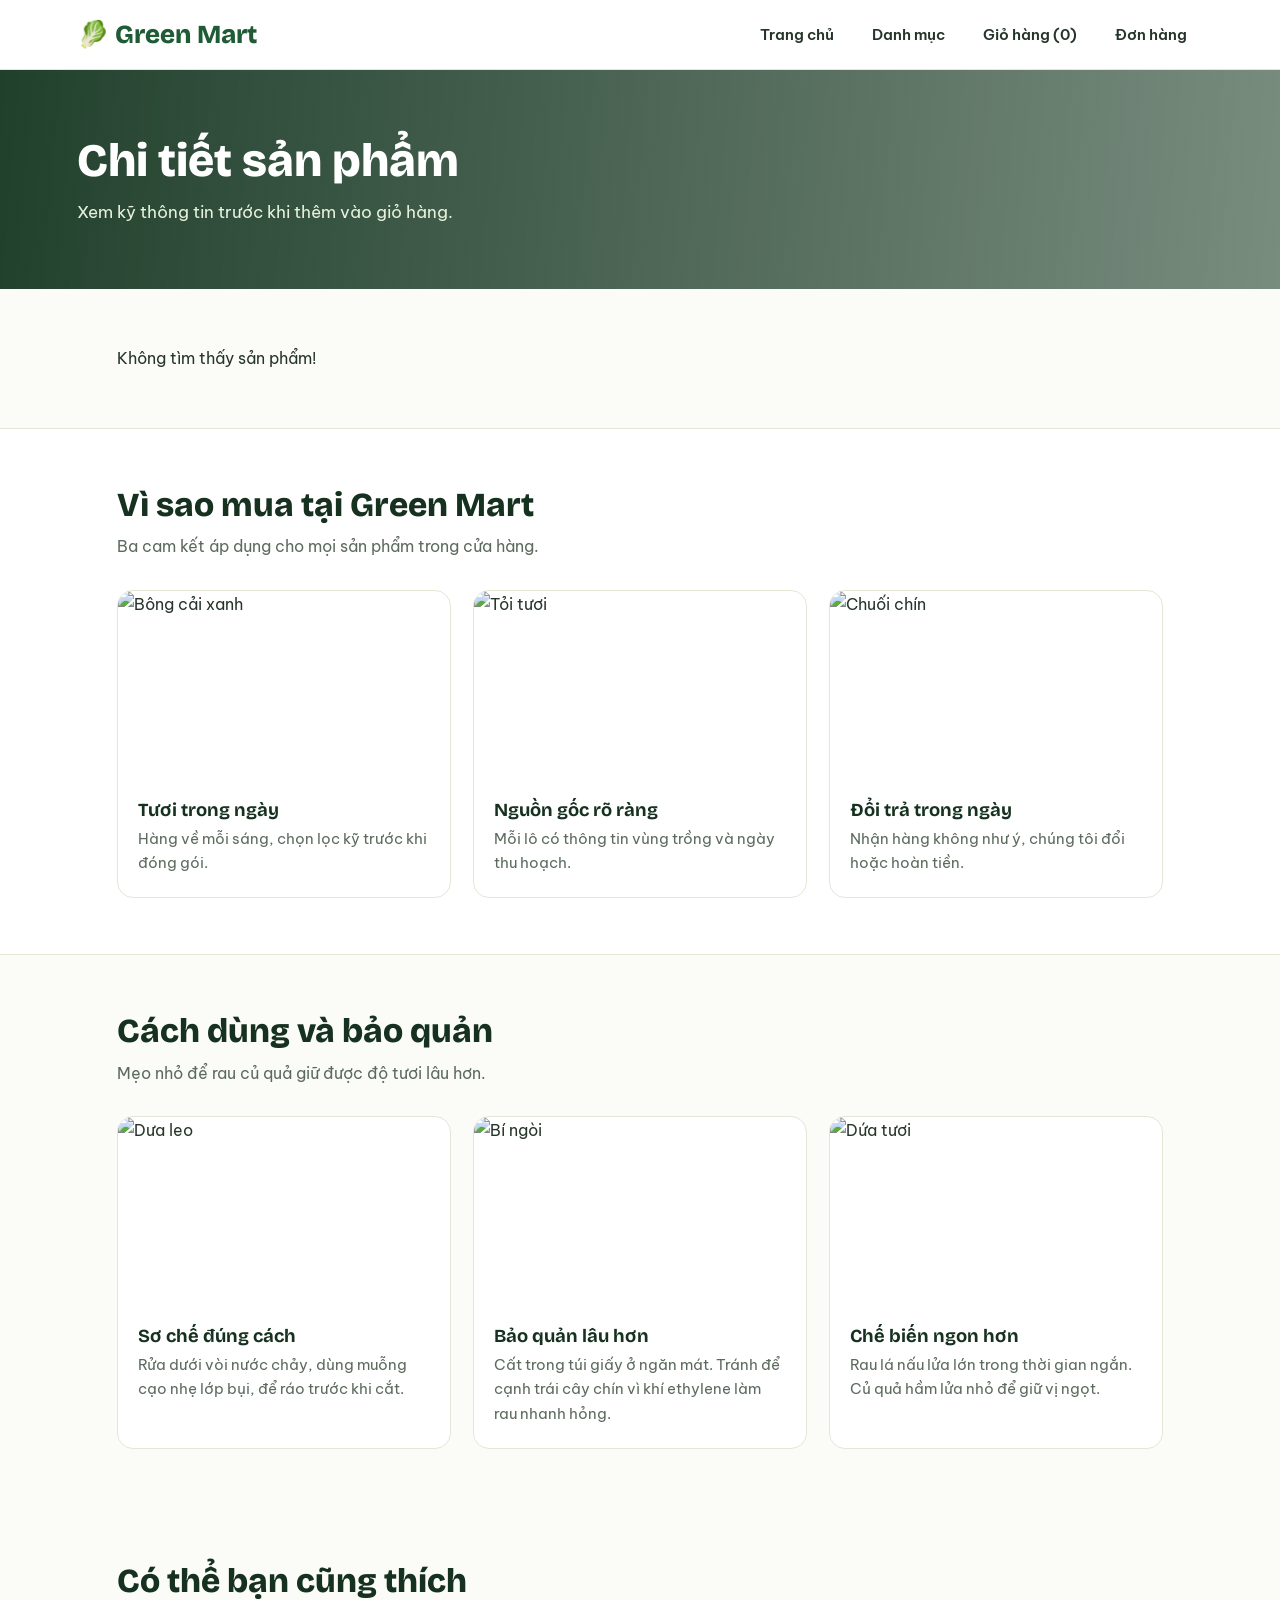
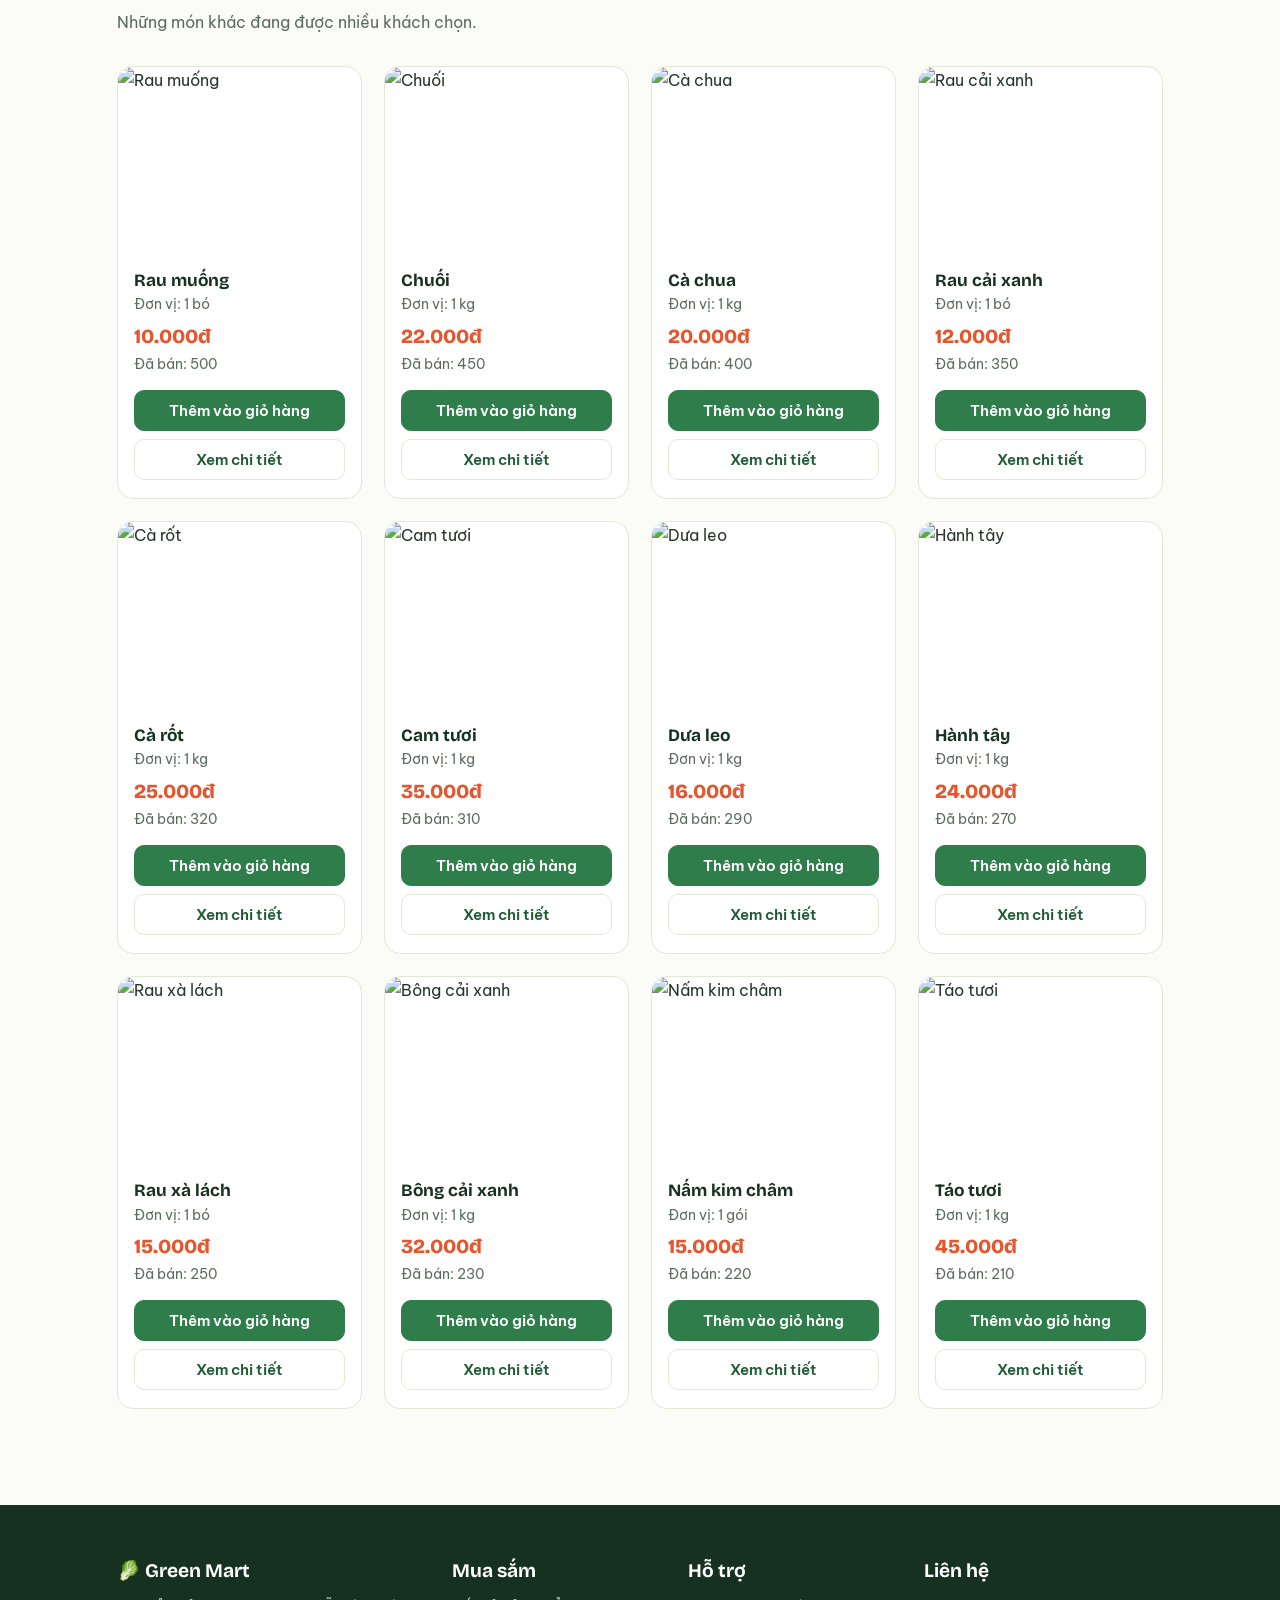
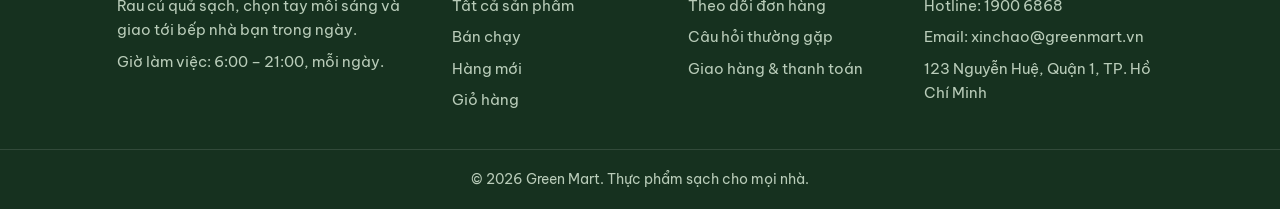
==== chitiet.html @ 14e27297 "Them bai tap ASM2" ====
<!DOCTYPE html>
<html lang="vi">
<head>
<meta charset="UTF-8">
<meta name="viewport" content="width=device-width, initial-scale=1.0">
<title>Chi tiết sản phẩm - Green Mart</title>
<link rel="preconnect" href="https://fonts.googleapis.com"><link rel="preconnect" href="https://fonts.gstatic.com" crossorigin><link href="https://fonts.googleapis.com/css2?family=Be+Vietnam+Pro:wght@400;500;600&family=Bricolage+Grotesque:wght@600;700;800&display=swap" rel="stylesheet">
<link rel="stylesheet" href="style.css">
</head>
<body>
<header>
<a class="logo" href="index.html">🥬 Green Mart</a>
<nav><a href="index.html">Trang chủ</a><a href="danhmuc.html">Danh mục</a><a href="giohang.html">Giỏ hàng (<span id="count">0</span>)</a><a href="dathang.html">Đơn hàng</a></nav>
</header>
<section class="page-banner" style="--bg-img:url(https://images.unsplash.com/photo-1540420773420-3366772f4999?w=1600&q=80&auto=format&fit=crop)"><div><h1>Chi tiết sản phẩm</h1><p>Xem kỹ thông tin trước khi thêm vào giỏ hàng.</p></div></section>
<main class="container"><div id="chitiet"></div></main>
<div class="band"><section class="container"><h2>Vì sao mua tại Green Mart</h2><p class="sub">Ba cam kết áp dụng cho mọi sản phẩm trong cửa hàng.</p><div class="grid g3"><article class="info"><img src="https://images.unsplash.com/photo-1459411621453-7b03977f4bfc?w=600&q=80&auto=format&fit=crop" alt="Bông cải xanh" loading="lazy"><div><h3>Tươi trong ngày</h3><p>Hàng về mỗi sáng, chọn lọc kỹ trước khi đóng gói.</p></div></article><article class="info"><img src="https://images.unsplash.com/photo-1540148426945-6cf22a6b2383?w=600&q=80&auto=format&fit=crop" alt="Tỏi tươi" loading="lazy"><div><h3>Nguồn gốc rõ ràng</h3><p>Mỗi lô có thông tin vùng trồng và ngày thu hoạch.</p></div></article><article class="info"><img src="https://images.unsplash.com/photo-1571771894821-ce9b6c11b08e?w=600&q=80&auto=format&fit=crop" alt="Chuối chín" loading="lazy"><div><h3>Đổi trả trong ngày</h3><p>Nhận hàng không như ý, chúng tôi đổi hoặc hoàn tiền.</p></div></article></div></section></div>
<section class="container"><h2>Cách dùng và bảo quản</h2><p class="sub">Mẹo nhỏ để rau củ quả giữ được độ tươi lâu hơn.</p><div class="grid g3"><article class="info"><img src="https://images.unsplash.com/photo-1604977042946-1eecc30f269e?w=600&q=80&auto=format&fit=crop" alt="Dưa leo" loading="lazy"><div><h3>Sơ chế đúng cách</h3><p>Rửa dưới vòi nước chảy, dùng muỗng cạo nhẹ lớp bụi, để ráo trước khi cắt.</p></div></article><article class="info"><img src="https://images.unsplash.com/photo-1563252722-6434563a985d?w=600&q=80&auto=format&fit=crop" alt="Bí ngòi" loading="lazy"><div><h3>Bảo quản lâu hơn</h3><p>Cất trong túi giấy ở ngăn mát. Tránh để cạnh trái cây chín vì khí ethylene làm rau nhanh hỏng.</p></div></article><article class="info"><img src="https://images.unsplash.com/photo-1550258987-190a2d41a8ba?w=600&q=80&auto=format&fit=crop" alt="Dứa tươi" loading="lazy"><div><h3>Chế biến ngon hơn</h3><p>Rau lá nấu lửa lớn trong thời gian ngắn. Củ quả hầm lửa nhỏ để giữ vị ngọt.</p></div></article></div></section><section class="container"><h2>Có thể bạn cũng thích</h2><p class="sub">Những món khác đang được nhiều khách chọn.</p><div class="product-list" id="chay"></div></section>
<footer>
<div class="foot">
<div><h3>🥬 Green Mart</h3><p>Rau củ quả sạch, chọn tay mỗi sáng và giao tới bếp nhà bạn trong ngày.</p><p>Giờ làm việc: 6:00 – 21:00, mỗi ngày.</p></div>
<div><h3>Mua sắm</h3><a href="danhmuc.html">Tất cả sản phẩm</a><a href="danhmuc.html#banchay">Bán chạy</a><a href="danhmuc.html#sanPhamMoi">Hàng mới</a><a href="giohang.html">Giỏ hàng</a></div>
<div><h3>Hỗ trợ</h3><a href="dathang.html">Theo dõi đơn hàng</a><a href="dathang.html#hoidap">Câu hỏi thường gặp</a><a href="giohang.html#giaohang">Giao hàng &amp; thanh toán</a></div>
<div><h3>Liên hệ</h3><p>Hotline: 1900 6868</p><p>Email: xinchao@greenmart.vn</p><p>123 Nguyễn Huệ, Quận 1, TP. Hồ Chí Minh</p></div>
</div>
<div class="copy">© 2026 Green Mart. Thực phẩm sạch cho mọi nhà.</div>
</footer>
<script type="module" src="js/chitiet.js"></script>
<script type="module" src="js/main.js"></script>
</body>
</html>
---- style.css ----
/* ===== Green Mart — style.css ===== */
:root{--ink:#16311f;--leaf:#2f7d4a;--leaf-d:#1f5c36;--lime:#c6e36a;--tomato:#e4572e;--mango:#f4b63f;--bg:#fbfcf7;--line:#e2e8d6;--muted:#5d6b5f;--r:16px}
*{margin:0;padding:0;box-sizing:border-box}
html{scroll-behavior:smooth}
body{font-family:"Be Vietnam Pro",system-ui,-apple-system,"Segoe UI",Arial,sans-serif;background:var(--bg);color:#26352b;line-height:1.65}
h1,h2,h3,.logo{font-family:"Bricolage Grotesque","Be Vietnam Pro",system-ui,sans-serif;color:var(--ink);line-height:1.2}
a{text-decoration:none;color:inherit}
img{max-width:100%;display:block}
button,input,select{font-family:inherit}
:focus-visible{outline:3px solid var(--mango);outline-offset:2px}
[id]{scroll-margin-top:90px}

/* HEADER */
header{position:sticky;top:0;z-index:50;background:rgba(255,255,255,.96);backdrop-filter:blur(8px);border-bottom:1px solid var(--line);padding:14px 6%;display:flex;justify-content:space-between;align-items:center;flex-wrap:wrap;gap:12px}
.logo{font-size:26px;font-weight:800;color:var(--leaf-d)}
nav{display:flex;gap:6px;flex-wrap:wrap}
nav a{padding:8px 16px;border-radius:999px;font-weight:600;font-size:.95rem;transition:background .2s}
nav a:hover{background:#eef5e2}
nav a[aria-current]{background:var(--leaf);color:#fff}

/* BUTTONS */
.btn{display:inline-block;padding:13px 28px;border-radius:999px;background:var(--lime);color:var(--ink);font-weight:700;transition:transform .2s}
.btn:hover{transform:translateY(-2px)}
.btn-ghost{background:transparent;border:2px solid rgba(255,255,255,.75);color:#fff}
.btn-dark{background:var(--leaf-d);color:#fff}

/* HERO + PAGE BANNER */
.banner{position:relative;color:#fff;padding:90px 6%;background:linear-gradient(100deg,rgba(14,48,27,.94) 0%,rgba(14,48,27,.78) 50%,rgba(14,48,27,.35) 100%),var(--bg-img) center/cover}
.banner-inner{max-width:1200px;margin:auto;display:grid;grid-template-columns:1.15fr .85fr;gap:48px;align-items:center}
.banner h1{color:#fff;font-size:clamp(2.2rem,5vw,3.7rem);font-weight:800;letter-spacing:-.02em;margin-bottom:18px}
.banner p{font-size:1.15rem;max-width:520px;margin-bottom:28px;color:#e7f2dc}
.banner .actions{display:flex;gap:14px;flex-wrap:wrap}
.hero-stats{display:flex;gap:32px;margin-top:38px;color:#e7f2dc;font-size:.92rem}
.hero-stats b{display:block;font-family:"Bricolage Grotesque",sans-serif;font-size:1.7rem;color:var(--lime)}
.collage{display:grid;grid-template-columns:1fr 1fr;grid-template-rows:200px 200px;gap:14px}
.collage img{width:100%;height:100%;object-fit:cover;border-radius:18px;border:3px solid rgba(255,255,255,.85)}
.collage img:first-child{grid-row:span 2;border-radius:140px 140px 18px 18px}
.page-banner{color:#fff;padding:64px 6%;background:linear-gradient(95deg,rgba(14,48,27,.92),rgba(14,48,27,.55)),var(--bg-img) center/cover}
.page-banner>div{max-width:1200px;margin:auto}
.page-banner h1{color:#fff;font-size:clamp(1.9rem,4vw,2.9rem);font-weight:800;margin-bottom:8px}
.page-banner p{max-width:560px;color:#e7f2dc;font-size:1.05rem}

/* LAYOUT */
.container{max-width:1200px;margin:auto;padding:56px 6%}
.band{background:#fff;border-block:1px solid var(--line)}
.band-green{background:var(--leaf-d);color:#e7f2dc}
.band-green h2,.band-green h3{color:#fff}
.container h2,.product-section h2{font-size:clamp(1.5rem,3vw,2.1rem);font-weight:800;margin-bottom:8px}
.sub{color:var(--muted);max-width:620px;margin-bottom:30px}
.band-green .sub{color:#cfe3c0}
.product-section{margin-top:56px}
.grid{display:grid;gap:22px}
.g2{grid-template-columns:repeat(2,1fr)}.g3{grid-template-columns:repeat(3,1fr)}.g4{grid-template-columns:repeat(4,1fr)}

/* PERKS */
.perks{max-width:1200px;margin:auto;padding:26px 6%;display:grid;grid-template-columns:repeat(4,1fr);gap:22px}
.perk{display:flex;gap:14px;align-items:flex-start}
.perk span{font-size:1.9rem;line-height:1}
.perk b{display:block;color:var(--ink)}
.perk small{color:var(--muted);font-size:.86rem;line-height:1.4;display:block}

/* PHOTO CARDS */
.pcard{position:relative;border-radius:var(--r);overflow:hidden;min-height:260px;display:flex;align-items:flex-end;color:#fff}
.pcard img{position:absolute;inset:0;width:100%;height:100%;object-fit:cover;transition:transform .5s}
.pcard:hover img{transform:scale(1.06)}
.pcard div{position:relative;width:100%;padding:60px 20px 20px;background:linear-gradient(transparent,rgba(10,36,20,.9))}
.pcard h3{color:#fff;font-size:1.3rem}
.pcard p{font-size:.88rem;color:#d9ead0}
.info{background:#fff;border:1px solid var(--line);border-radius:var(--r);overflow:hidden}
.info img{width:100%;height:190px;object-fit:cover}
.info div{padding:18px 20px 22px}
.info h3{font-size:1.15rem;margin-bottom:6px}
.info p,.info li{font-size:.92rem;color:var(--muted)}
.info ul{margin:8px 0 0 18px}
.info .tag{display:inline-block;background:#eef5e2;color:var(--leaf-d);font-size:.8rem;font-weight:600;padding:2px 12px;border-radius:999px;margin-bottom:8px}

/* PROMO */
.promo{position:relative;color:#fff;padding:80px 6%;background:linear-gradient(90deg,rgba(14,48,27,.92),rgba(14,48,27,.4)),var(--bg-img) center/cover}
.promo>div{max-width:1200px;margin:auto}
.promo h2{color:#fff;font-size:clamp(1.7rem,3.5vw,2.6rem);max-width:560px;margin-bottom:12px}
.promo p{max-width:480px;margin-bottom:24px;color:#e7f2dc}

/* STEPS */
.split{display:grid;grid-template-columns:.9fr 1.1fr;gap:44px;align-items:center}
.split>img{width:100%;height:100%;min-height:380px;max-height:520px;object-fit:cover;border-radius:var(--r)}
.steps{list-style:none;counter-reset:s;display:grid;gap:14px}
.steps li{counter-increment:s;position:relative;padding:4px 0 4px 58px}
.steps li::before{content:counter(s);position:absolute;left:0;top:2px;width:40px;height:40px;border-radius:50%;background:var(--lime);color:var(--ink);display:grid;place-items:center;font-weight:800}
.steps b{display:block;color:var(--ink)}
.steps span{color:var(--muted);font-size:.94rem}
.stat-flow{display:grid;grid-template-columns:repeat(4,1fr);gap:16px}
.stat-flow div{background:#fff;border:1px solid var(--line);border-top:4px solid var(--leaf);border-radius:12px;padding:18px}
.stat-flow div:nth-child(2){border-top-color:var(--mango)}.stat-flow div:nth-child(3){border-top-color:var(--tomato)}.stat-flow div:nth-child(4){border-top-color:var(--ink)}
.stat-flow b{display:block;color:var(--ink)}.stat-flow span{font-size:.88rem;color:var(--muted)}

/* QUOTES */
.quote{background:#fff;border:1px solid var(--line);border-radius:var(--r);padding:24px}
.quote p{font-size:.98rem;margin-bottom:14px}
.quote b{color:var(--ink)}.quote small{display:block;color:var(--muted)}

/* FILTERS */
.category-list{display:flex;flex-wrap:wrap;gap:10px;margin-bottom:18px}
.category-list a{padding:9px 20px;border:1.5px solid var(--leaf);border-radius:999px;font-weight:600;color:var(--leaf-d);transition:.2s}
.category-list a:hover{background:var(--leaf);color:#fff}
.sort-box{display:flex;align-items:center;gap:12px;margin-bottom:26px;flex-wrap:wrap}
.sort-box select{padding:9px 14px;border:1.5px solid var(--line);border-radius:10px;background:#fff;font-size:.95rem}

/* PRODUCT CARD (JS) */
.product-list{display:grid;grid-template-columns:repeat(auto-fill,minmax(230px,1fr));gap:22px}
.product{background:#fff;border:1px solid var(--line);border-radius:var(--r);overflow:hidden;display:flex;flex-direction:column;padding-bottom:18px;transition:box-shadow .25s,transform .25s}
.product:hover{box-shadow:0 14px 30px rgba(22,49,31,.13);transform:translateY(-4px)}
.product img{width:100%;height:190px;object-fit:cover}
.product h3{font-size:1.08rem;margin:14px 16px 2px}
.product p{margin:0 16px;font-size:.86rem;color:var(--muted)}
.price{color:var(--tomato)!important;font-weight:800;font-size:1.25rem!important;font-family:"Bricolage Grotesque",sans-serif;margin-top:4px!important}
.product button{margin:8px 16px 0;padding:10px;border-radius:10px;font-weight:600;font-size:.92rem;cursor:pointer;transition:.2s}
.product button:first-of-type{background:var(--leaf);color:#fff;border:1.5px solid var(--leaf);margin-top:14px}
.product button:first-of-type:hover{background:var(--leaf-d)}
.product button:last-of-type{background:#fff;color:var(--leaf-d);border:1.5px solid var(--line)}
.product button:last-of-type:hover{border-color:var(--leaf)}

/* DETAIL (JS) */
.chi-tiet{display:grid;grid-template-columns:1fr 1fr;gap:40px;background:#fff;border:1px solid var(--line);border-radius:20px;padding:28px}
.chi-tiet>img{width:100%;height:100%;min-height:340px;max-height:460px;object-fit:cover;border-radius:14px}
.thong-tin h2{font-size:2.2rem;margin-bottom:10px}
.thong-tin p{color:var(--muted);margin-bottom:6px}
.thong-tin .price{font-size:2rem!important;margin:10px 0 14px!important}
.thong-tin button{margin:16px 10px 0 0;padding:13px 26px;border-radius:999px;font-weight:700;cursor:pointer;border:2px solid var(--leaf);background:var(--leaf);color:#fff}
.thong-tin button+button{background:#fff;color:var(--leaf-d)}

/* CART (JS) */
.cart-layout{display:grid;grid-template-columns:1fr 340px;gap:30px;align-items:start}
.cart-box{display:grid;gap:14px}
.cart-box:empty::before{content:"Giỏ hàng đang trống. Hãy chọn vài món tươi ngon từ trang Danh mục.";display:block;padding:40px;text-align:center;background:#fff;border:2px dashed var(--line);border-radius:var(--r);color:var(--muted)}
.cart-box .product{display:grid;grid-template-columns:110px 1fr;column-gap:18px;padding:16px}
.cart-box .product:hover{transform:none}
.cart-box .product img{grid-row:1/span 7;width:110px;height:110px;border-radius:12px}
.cart-box .product>*:not(img){grid-column:2;margin-left:0;margin-right:0}
.cart-box .product h3{margin-top:0}
.cart-box .product p button{display:inline-grid;place-items:center;width:30px;height:30px;margin:0 6px;padding:0;border-radius:50%;background:var(--bg);color:var(--ink);border:1.5px solid var(--line)}
.cart-box .product>button{justify-self:start;background:none;color:var(--tomato);border:none;padding:6px 0;margin-top:4px;text-decoration:underline}
.summary{position:sticky;top:90px;background:#fff;border:1px solid var(--line);border-radius:var(--r);padding:24px}
.summary h3{margin-bottom:12px}
.summary p{display:flex;justify-content:space-between;align-items:baseline;border-top:1px solid var(--line);padding:12px 0;font-weight:600}
#tongtien{font-family:"Bricolage Grotesque",sans-serif;font-size:1.6rem;font-weight:800;color:var(--tomato)}
.tieptuc{width:100%;padding:14px;margin:8px 0 14px;border:none;border-radius:999px;background:var(--tomato);color:#fff;font-weight:700;font-size:1rem;cursor:pointer}
.tieptuc:hover{background:#c9441f}
.summary ul{list-style:none;font-size:.88rem;color:var(--muted);display:grid;gap:6px}

/* ORDERS (JS) */
.don-hang-rieng{background:#fff;border:1px solid var(--line);border-left:6px solid var(--leaf);border-radius:var(--r);padding:22px;margin-bottom:18px}
.don-hang-rieng h3{margin-bottom:8px}
.don-hang-rieng p{color:var(--muted);font-size:.94rem}
.tong-tien{color:var(--tomato)!important;margin:12px 0}
.nut-xem-chi-tiet{padding:9px 18px;border-radius:999px;border:1.5px solid var(--leaf);background:#fff;color:var(--leaf-d);font-weight:600;cursor:pointer}
.chi-tiet-san-pham{margin-top:14px;display:grid;gap:10px}
.san-pham-dat{background:var(--bg);border-radius:10px;padding:12px 16px}
.san-pham-dat p{font-size:.9rem}
#lichSuDonHang>p{padding:40px;text-align:center;background:#fff;border:2px dashed var(--line);border-radius:var(--r);color:var(--muted)}

/* FAQ */
details{background:#fff;border:1px solid var(--line);border-radius:12px;padding:16px 20px;margin-bottom:10px}
summary{cursor:pointer;font-weight:600;color:var(--ink)}
details p{margin-top:10px;color:var(--muted);font-size:.95rem}
.contact{background:var(--leaf-d);color:#e7f2dc;border-radius:var(--r);padding:28px}
.contact h3{color:#fff;margin-bottom:8px}
.contact b{color:var(--lime);font-size:1.5rem;display:block;margin:8px 0}

/* FOOTER */
footer{background:var(--ink);color:#b9ccb9;margin-top:40px}
.foot{max-width:1200px;margin:auto;padding:54px 6% 30px;display:grid;grid-template-columns:1.5fr 1fr 1fr 1.2fr;gap:36px}
footer h3{color:#fff;font-size:1.2rem;margin-bottom:12px}
footer p,footer a{display:block;font-size:.92rem;margin-bottom:7px}
footer a:hover{color:var(--lime)}
.copy{border-top:1px solid rgba(255,255,255,.12);text-align:center;padding:18px;font-size:.85rem}

/* RESPONSIVE */
@media(max-width:900px){
 .banner-inner,.split,.chi-tiet,.cart-layout{grid-template-columns:1fr}
 .collage{display:none}
 .g3,.g4,.perks,.stat-flow{grid-template-columns:repeat(2,1fr)}
 .foot{grid-template-columns:1fr 1fr}
 .summary{position:static}
}
@media(max-width:560px){
 .g2,.g3,.g4,.perks,.stat-flow,.foot{grid-template-columns:1fr}
 .banner{padding:60px 6%}.hero-stats{gap:20px}
 .product-list{grid-template-columns:repeat(2,1fr);gap:12px}
 .product img{height:130px}.product button{margin-inline:10px;font-size:.82rem}.product h3,.product p{margin-inline:10px}
 .cart-box .product{grid-template-columns:80px 1fr}.cart-box .product img{width:80px;height:80px}
}
@media(prefers-reduced-motion:reduce){*{transition:none!important;scroll-behavior:auto!important}}
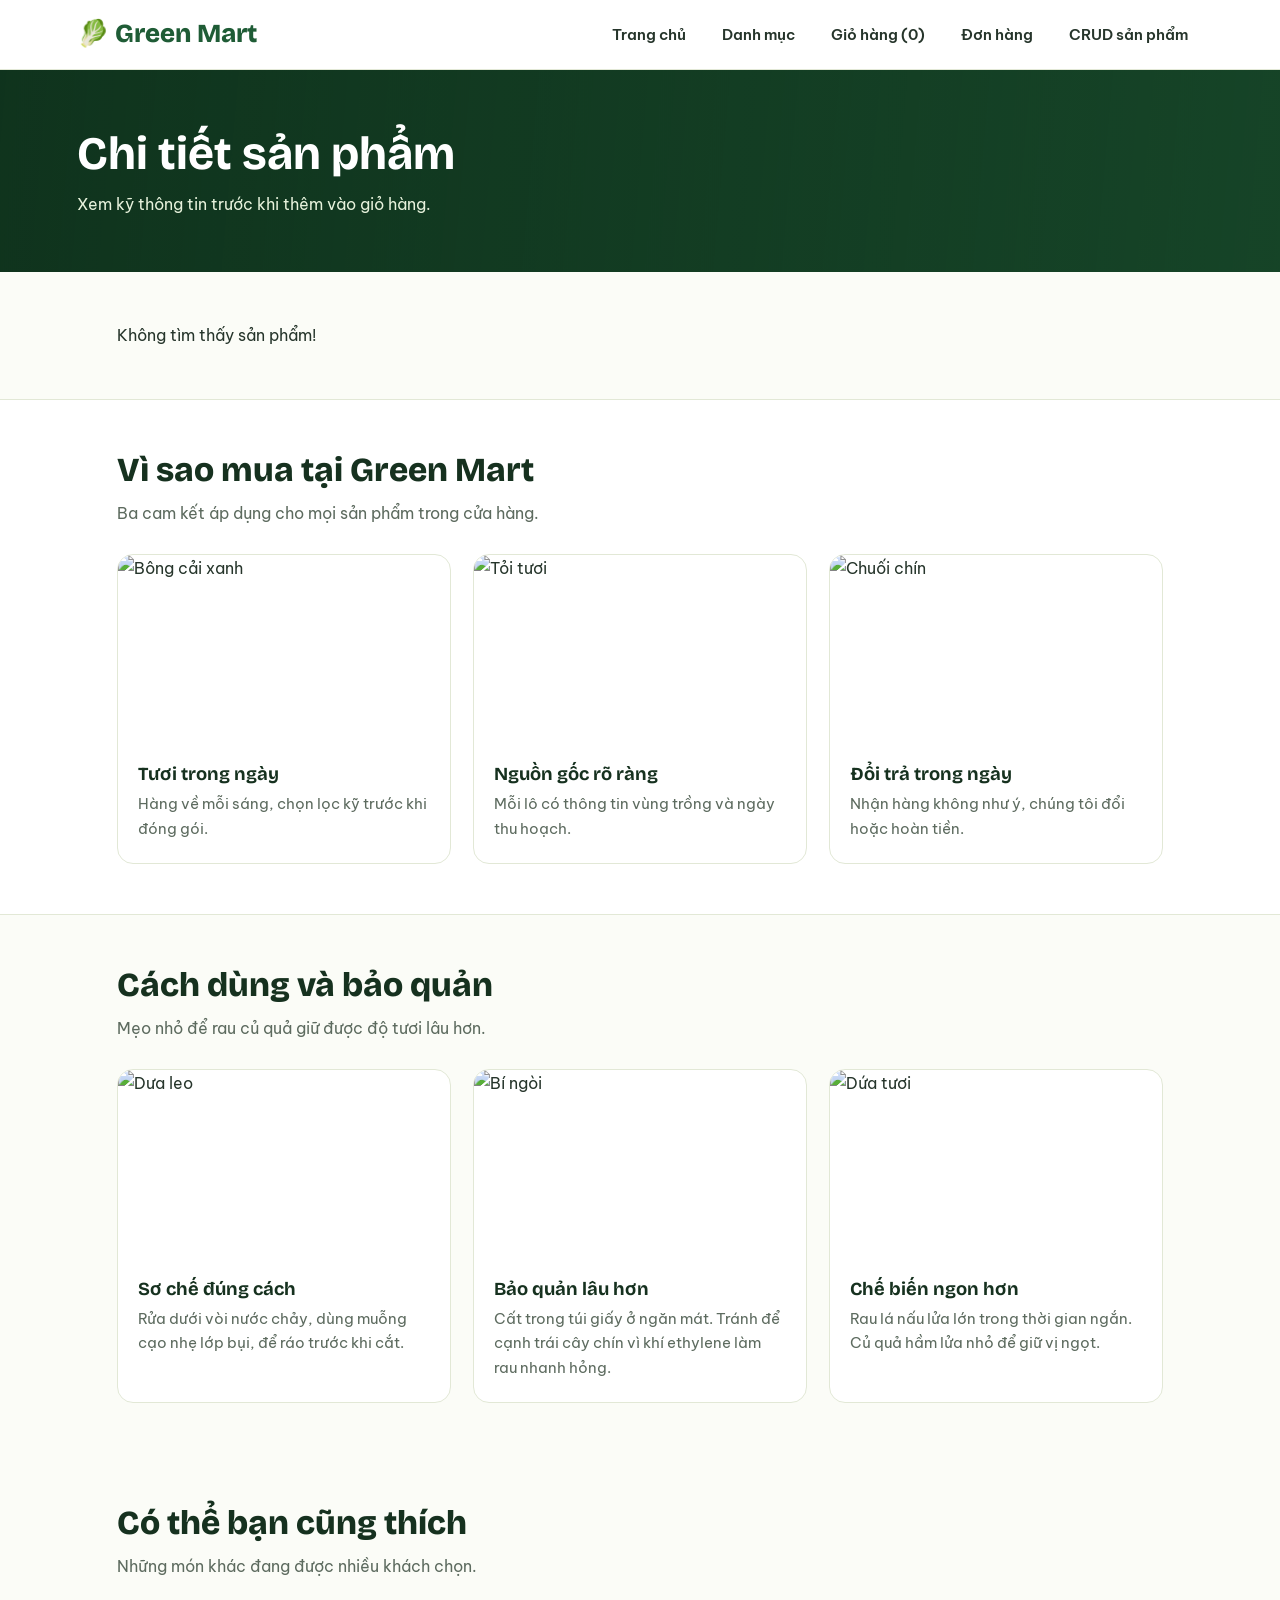
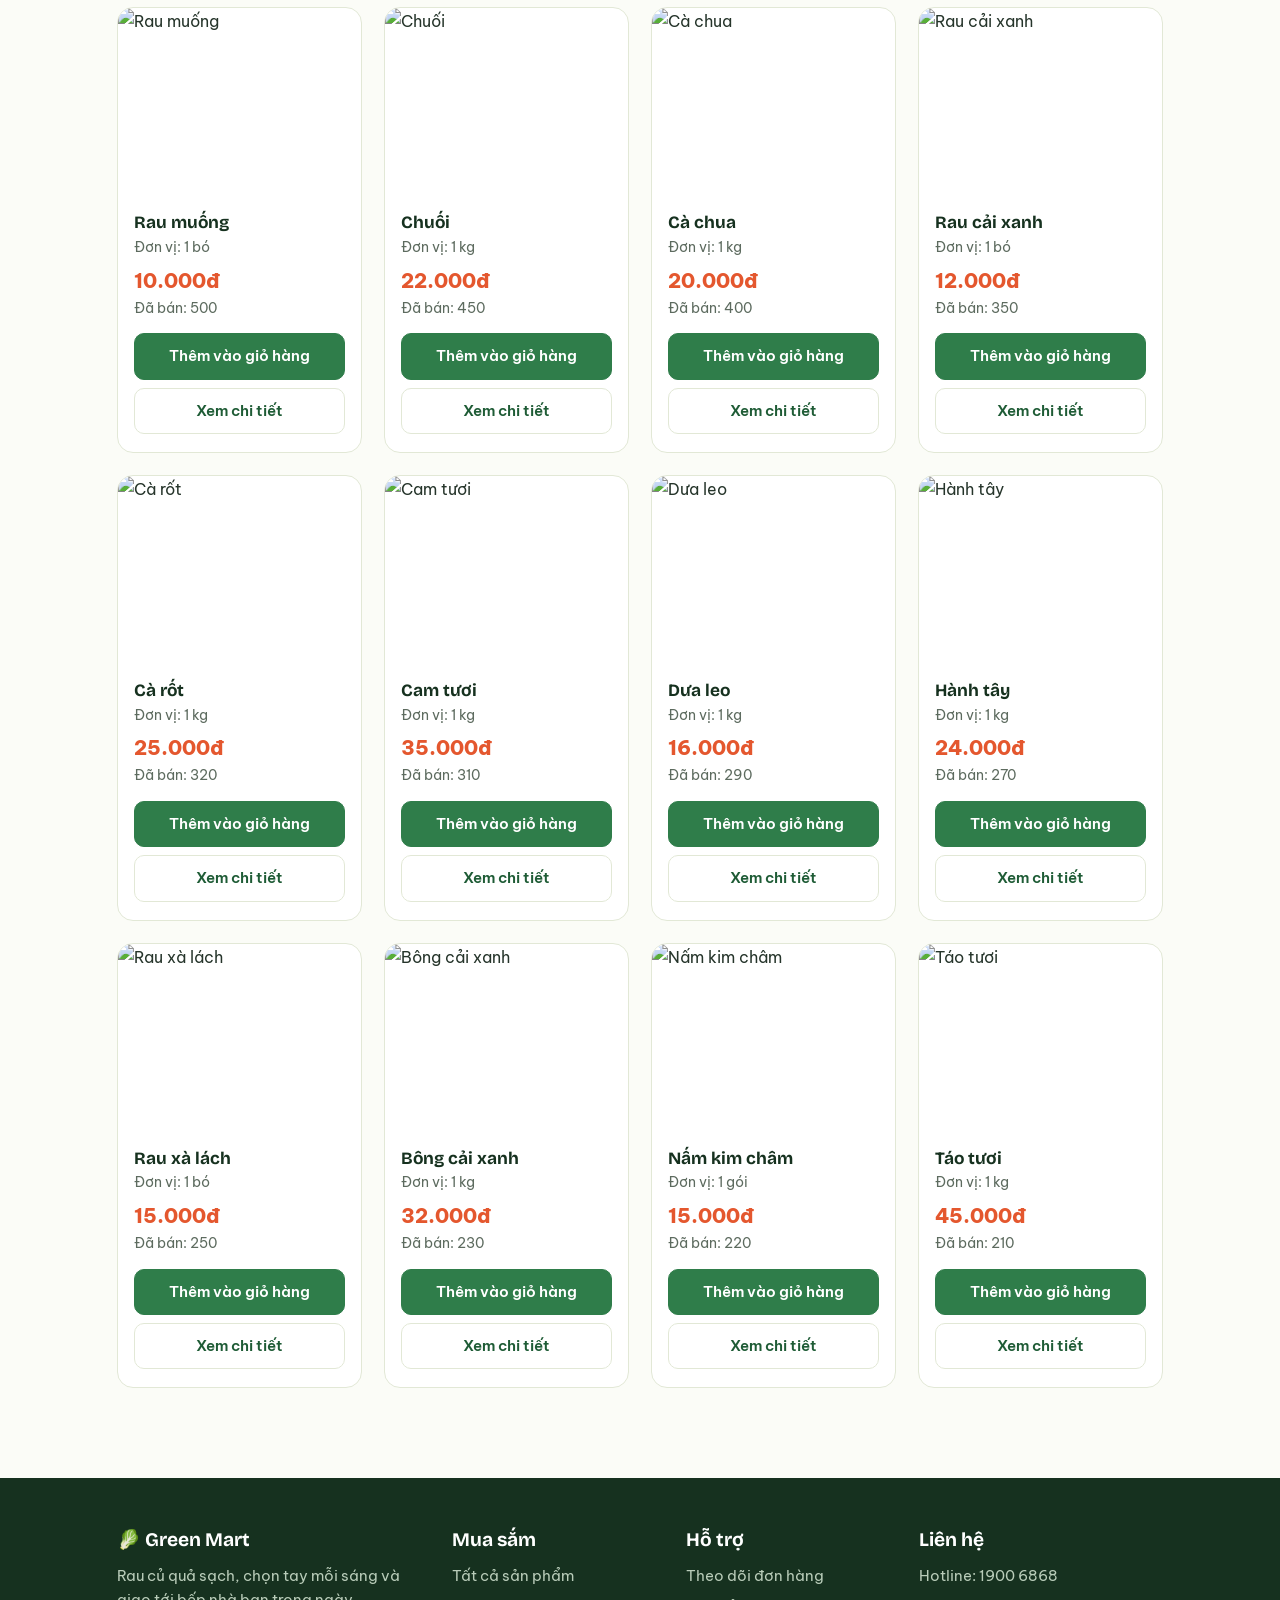
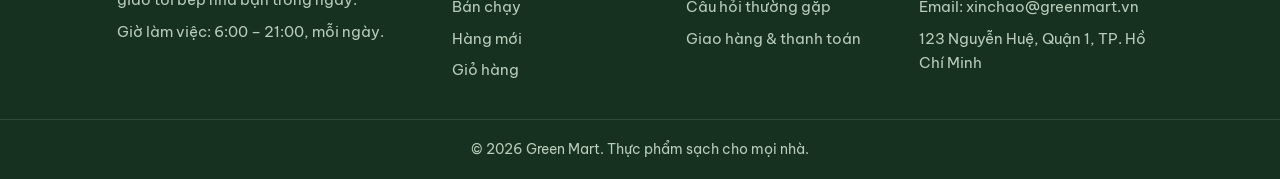
==== commit 4e128580: "Cap nhat code moi" ====
--- a/chitiet.html
+++ b/chitiet.html
@@ -10,7 +10,7 @@
 <body>
 <header>
 <a class="logo" href="index.html">🥬 Green Mart</a>
-<nav><a href="index.html">Trang chủ</a><a href="danhmuc.html">Danh mục</a><a href="giohang.html">Giỏ hàng (<span id="count">0</span>)</a><a href="dathang.html">Đơn hàng</a></nav>
+<nav><a href="index.html">Trang chủ</a><a href="danhmuc.html">Danh mục</a><a href="giohang.html">Giỏ hàng (<span id="count">0</span>)</a><a href="dathang.html">Đơn hàng</a><a href="crud.html">CRUD sản phẩm</a></nav>
 </header>
 <section class="page-banner" style="--bg-img:url(https://images.unsplash.com/photo-1540420773420-3366772f4999?w=1600&q=80&auto=format&fit=crop)"><div><h1>Chi tiết sản phẩm</h1><p>Xem kỹ thông tin trước khi thêm vào giỏ hàng.</p></div></section>
 <main class="container"><div id="chitiet"></div></main>
--- a/style.css
+++ b/style.css
@@ -1,193 +1,1700 @@
 
-/* ===== Green Mart — style.css ===== */
-:root{--ink:#16311f;--leaf:#2f7d4a;--leaf-d:#1f5c36;--lime:#c6e36a;--tomato:#e4572e;--mango:#f4b63f;--bg:#fbfcf7;--line:#e2e8d6;--muted:#5d6b5f;--r:16px}
-*{margin:0;padding:0;box-sizing:border-box}
-html{scroll-behavior:smooth}
-body{font-family:"Be Vietnam Pro",system-ui,-apple-system,"Segoe UI",Arial,sans-serif;background:var(--bg);color:#26352b;line-height:1.65}
-h1,h2,h3,.logo{font-family:"Bricolage Grotesque","Be Vietnam Pro",system-ui,sans-serif;color:var(--ink);line-height:1.2}
-a{text-decoration:none;color:inherit}
-img{max-width:100%;display:block}
-button,input,select{font-family:inherit}
-:focus-visible{outline:3px solid var(--mango);outline-offset:2px}
-[id]{scroll-margin-top:90px}
-
-/* HEADER */
-header{position:sticky;top:0;z-index:50;background:rgba(255,255,255,.96);backdrop-filter:blur(8px);border-bottom:1px solid var(--line);padding:14px 6%;display:flex;justify-content:space-between;align-items:center;flex-wrap:wrap;gap:12px}
-.logo{font-size:26px;font-weight:800;color:var(--leaf-d)}
-nav{display:flex;gap:6px;flex-wrap:wrap}
-nav a{padding:8px 16px;border-radius:999px;font-weight:600;font-size:.95rem;transition:background .2s}
-nav a:hover{background:#eef5e2}
-nav a[aria-current]{background:var(--leaf);color:#fff}
-
-/* BUTTONS */
-.btn{display:inline-block;padding:13px 28px;border-radius:999px;background:var(--lime);color:var(--ink);font-weight:700;transition:transform .2s}
-.btn:hover{transform:translateY(-2px)}
-.btn-ghost{background:transparent;border:2px solid rgba(255,255,255,.75);color:#fff}
-.btn-dark{background:var(--leaf-d);color:#fff}
-
-/* HERO + PAGE BANNER */
-.banner{position:relative;color:#fff;padding:90px 6%;background:linear-gradient(100deg,rgba(14,48,27,.94) 0%,rgba(14,48,27,.78) 50%,rgba(14,48,27,.35) 100%),var(--bg-img) center/cover}
-.banner-inner{max-width:1200px;margin:auto;display:grid;grid-template-columns:1.15fr .85fr;gap:48px;align-items:center}
-.banner h1{color:#fff;font-size:clamp(2.2rem,5vw,3.7rem);font-weight:800;letter-spacing:-.02em;margin-bottom:18px}
-.banner p{font-size:1.15rem;max-width:520px;margin-bottom:28px;color:#e7f2dc}
-.banner .actions{display:flex;gap:14px;flex-wrap:wrap}
-.hero-stats{display:flex;gap:32px;margin-top:38px;color:#e7f2dc;font-size:.92rem}
-.hero-stats b{display:block;font-family:"Bricolage Grotesque",sans-serif;font-size:1.7rem;color:var(--lime)}
-.collage{display:grid;grid-template-columns:1fr 1fr;grid-template-rows:200px 200px;gap:14px}
-.collage img{width:100%;height:100%;object-fit:cover;border-radius:18px;border:3px solid rgba(255,255,255,.85)}
-.collage img:first-child{grid-row:span 2;border-radius:140px 140px 18px 18px}
-.page-banner{color:#fff;padding:64px 6%;background:linear-gradient(95deg,rgba(14,48,27,.92),rgba(14,48,27,.55)),var(--bg-img) center/cover}
-.page-banner>div{max-width:1200px;margin:auto}
-.page-banner h1{color:#fff;font-size:clamp(1.9rem,4vw,2.9rem);font-weight:800;margin-bottom:8px}
-.page-banner p{max-width:560px;color:#e7f2dc;font-size:1.05rem}
-
-/* LAYOUT */
-.container{max-width:1200px;margin:auto;padding:56px 6%}
-.band{background:#fff;border-block:1px solid var(--line)}
-.band-green{background:var(--leaf-d);color:#e7f2dc}
-.band-green h2,.band-green h3{color:#fff}
-.container h2,.product-section h2{font-size:clamp(1.5rem,3vw,2.1rem);font-weight:800;margin-bottom:8px}
-.sub{color:var(--muted);max-width:620px;margin-bottom:30px}
-.band-green .sub{color:#cfe3c0}
-.product-section{margin-top:56px}
-.grid{display:grid;gap:22px}
-.g2{grid-template-columns:repeat(2,1fr)}.g3{grid-template-columns:repeat(3,1fr)}.g4{grid-template-columns:repeat(4,1fr)}
-
-/* PERKS */
-.perks{max-width:1200px;margin:auto;padding:26px 6%;display:grid;grid-template-columns:repeat(4,1fr);gap:22px}
-.perk{display:flex;gap:14px;align-items:flex-start}
-.perk span{font-size:1.9rem;line-height:1}
-.perk b{display:block;color:var(--ink)}
-.perk small{color:var(--muted);font-size:.86rem;line-height:1.4;display:block}
-
-/* PHOTO CARDS */
-.pcard{position:relative;border-radius:var(--r);overflow:hidden;min-height:260px;display:flex;align-items:flex-end;color:#fff}
-.pcard img{position:absolute;inset:0;width:100%;height:100%;object-fit:cover;transition:transform .5s}
-.pcard:hover img{transform:scale(1.06)}
-.pcard div{position:relative;width:100%;padding:60px 20px 20px;background:linear-gradient(transparent,rgba(10,36,20,.9))}
-.pcard h3{color:#fff;font-size:1.3rem}
-.pcard p{font-size:.88rem;color:#d9ead0}
-.info{background:#fff;border:1px solid var(--line);border-radius:var(--r);overflow:hidden}
-.info img{width:100%;height:190px;object-fit:cover}
-.info div{padding:18px 20px 22px}
-.info h3{font-size:1.15rem;margin-bottom:6px}
-.info p,.info li{font-size:.92rem;color:var(--muted)}
-.info ul{margin:8px 0 0 18px}
-.info .tag{display:inline-block;background:#eef5e2;color:var(--leaf-d);font-size:.8rem;font-weight:600;padding:2px 12px;border-radius:999px;margin-bottom:8px}
-
-/* PROMO */
-.promo{position:relative;color:#fff;padding:80px 6%;background:linear-gradient(90deg,rgba(14,48,27,.92),rgba(14,48,27,.4)),var(--bg-img) center/cover}
-.promo>div{max-width:1200px;margin:auto}
-.promo h2{color:#fff;font-size:clamp(1.7rem,3.5vw,2.6rem);max-width:560px;margin-bottom:12px}
-.promo p{max-width:480px;margin-bottom:24px;color:#e7f2dc}
-
-/* STEPS */
-.split{display:grid;grid-template-columns:.9fr 1.1fr;gap:44px;align-items:center}
-.split>img{width:100%;height:100%;min-height:380px;max-height:520px;object-fit:cover;border-radius:var(--r)}
-.steps{list-style:none;counter-reset:s;display:grid;gap:14px}
-.steps li{counter-increment:s;position:relative;padding:4px 0 4px 58px}
-.steps li::before{content:counter(s);position:absolute;left:0;top:2px;width:40px;height:40px;border-radius:50%;background:var(--lime);color:var(--ink);display:grid;place-items:center;font-weight:800}
-.steps b{display:block;color:var(--ink)}
-.steps span{color:var(--muted);font-size:.94rem}
-.stat-flow{display:grid;grid-template-columns:repeat(4,1fr);gap:16px}
-.stat-flow div{background:#fff;border:1px solid var(--line);border-top:4px solid var(--leaf);border-radius:12px;padding:18px}
-.stat-flow div:nth-child(2){border-top-color:var(--mango)}.stat-flow div:nth-child(3){border-top-color:var(--tomato)}.stat-flow div:nth-child(4){border-top-color:var(--ink)}
-.stat-flow b{display:block;color:var(--ink)}.stat-flow span{font-size:.88rem;color:var(--muted)}
-
-/* QUOTES */
-.quote{background:#fff;border:1px solid var(--line);border-radius:var(--r);padding:24px}
-.quote p{font-size:.98rem;margin-bottom:14px}
-.quote b{color:var(--ink)}.quote small{display:block;color:var(--muted)}
-
-/* FILTERS */
-.category-list{display:flex;flex-wrap:wrap;gap:10px;margin-bottom:18px}
-.category-list a{padding:9px 20px;border:1.5px solid var(--leaf);border-radius:999px;font-weight:600;color:var(--leaf-d);transition:.2s}
-.category-list a:hover{background:var(--leaf);color:#fff}
-.sort-box{display:flex;align-items:center;gap:12px;margin-bottom:26px;flex-wrap:wrap}
-.sort-box select{padding:9px 14px;border:1.5px solid var(--line);border-radius:10px;background:#fff;font-size:.95rem}
-
-/* PRODUCT CARD (JS) */
-.product-list{display:grid;grid-template-columns:repeat(auto-fill,minmax(230px,1fr));gap:22px}
-.product{background:#fff;border:1px solid var(--line);border-radius:var(--r);overflow:hidden;display:flex;flex-direction:column;padding-bottom:18px;transition:box-shadow .25s,transform .25s}
-.product:hover{box-shadow:0 14px 30px rgba(22,49,31,.13);transform:translateY(-4px)}
-.product img{width:100%;height:190px;object-fit:cover}
-.product h3{font-size:1.08rem;margin:14px 16px 2px}
-.product p{margin:0 16px;font-size:.86rem;color:var(--muted)}
-.price{color:var(--tomato)!important;font-weight:800;font-size:1.25rem!important;font-family:"Bricolage Grotesque",sans-serif;margin-top:4px!important}
-.product button{margin:8px 16px 0;padding:10px;border-radius:10px;font-weight:600;font-size:.92rem;cursor:pointer;transition:.2s}
-.product button:first-of-type{background:var(--leaf);color:#fff;border:1.5px solid var(--leaf);margin-top:14px}
-.product button:first-of-type:hover{background:var(--leaf-d)}
-.product button:last-of-type{background:#fff;color:var(--leaf-d);border:1.5px solid var(--line)}
-.product button:last-of-type:hover{border-color:var(--leaf)}
-
-/* DETAIL (JS) */
-.chi-tiet{display:grid;grid-template-columns:1fr 1fr;gap:40px;background:#fff;border:1px solid var(--line);border-radius:20px;padding:28px}
-.chi-tiet>img{width:100%;height:100%;min-height:340px;max-height:460px;object-fit:cover;border-radius:14px}
-.thong-tin h2{font-size:2.2rem;margin-bottom:10px}
-.thong-tin p{color:var(--muted);margin-bottom:6px}
-.thong-tin .price{font-size:2rem!important;margin:10px 0 14px!important}
-.thong-tin button{margin:16px 10px 0 0;padding:13px 26px;border-radius:999px;font-weight:700;cursor:pointer;border:2px solid var(--leaf);background:var(--leaf);color:#fff}
-.thong-tin button+button{background:#fff;color:var(--leaf-d)}
-
-/* CART (JS) */
-.cart-layout{display:grid;grid-template-columns:1fr 340px;gap:30px;align-items:start}
-.cart-box{display:grid;gap:14px}
-.cart-box:empty::before{content:"Giỏ hàng đang trống. Hãy chọn vài món tươi ngon từ trang Danh mục.";display:block;padding:40px;text-align:center;background:#fff;border:2px dashed var(--line);border-radius:var(--r);color:var(--muted)}
-.cart-box .product{display:grid;grid-template-columns:110px 1fr;column-gap:18px;padding:16px}
-.cart-box .product:hover{transform:none}
-.cart-box .product img{grid-row:1/span 7;width:110px;height:110px;border-radius:12px}
-.cart-box .product>*:not(img){grid-column:2;margin-left:0;margin-right:0}
-.cart-box .product h3{margin-top:0}
-.cart-box .product p button{display:inline-grid;place-items:center;width:30px;height:30px;margin:0 6px;padding:0;border-radius:50%;background:var(--bg);color:var(--ink);border:1.5px solid var(--line)}
-.cart-box .product>button{justify-self:start;background:none;color:var(--tomato);border:none;padding:6px 0;margin-top:4px;text-decoration:underline}
-.summary{position:sticky;top:90px;background:#fff;border:1px solid var(--line);border-radius:var(--r);padding:24px}
-.summary h3{margin-bottom:12px}
-.summary p{display:flex;justify-content:space-between;align-items:baseline;border-top:1px solid var(--line);padding:12px 0;font-weight:600}
-#tongtien{font-family:"Bricolage Grotesque",sans-serif;font-size:1.6rem;font-weight:800;color:var(--tomato)}
-.tieptuc{width:100%;padding:14px;margin:8px 0 14px;border:none;border-radius:999px;background:var(--tomato);color:#fff;font-weight:700;font-size:1rem;cursor:pointer}
-.tieptuc:hover{background:#c9441f}
-.summary ul{list-style:none;font-size:.88rem;color:var(--muted);display:grid;gap:6px}
-
-/* ORDERS (JS) */
-.don-hang-rieng{background:#fff;border:1px solid var(--line);border-left:6px solid var(--leaf);border-radius:var(--r);padding:22px;margin-bottom:18px}
-.don-hang-rieng h3{margin-bottom:8px}
-.don-hang-rieng p{color:var(--muted);font-size:.94rem}
-.tong-tien{color:var(--tomato)!important;margin:12px 0}
-.nut-xem-chi-tiet{padding:9px 18px;border-radius:999px;border:1.5px solid var(--leaf);background:#fff;color:var(--leaf-d);font-weight:600;cursor:pointer}
-.chi-tiet-san-pham{margin-top:14px;display:grid;gap:10px}
-.san-pham-dat{background:var(--bg);border-radius:10px;padding:12px 16px}
-.san-pham-dat p{font-size:.9rem}
-#lichSuDonHang>p{padding:40px;text-align:center;background:#fff;border:2px dashed var(--line);border-radius:var(--r);color:var(--muted)}
-
-/* FAQ */
-details{background:#fff;border:1px solid var(--line);border-radius:12px;padding:16px 20px;margin-bottom:10px}
-summary{cursor:pointer;font-weight:600;color:var(--ink)}
-details p{margin-top:10px;color:var(--muted);font-size:.95rem}
-.contact{background:var(--leaf-d);color:#e7f2dc;border-radius:var(--r);padding:28px}
-.contact h3{color:#fff;margin-bottom:8px}
-.contact b{color:var(--lime);font-size:1.5rem;display:block;margin:8px 0}
-
-/* FOOTER */
-footer{background:var(--ink);color:#b9ccb9;margin-top:40px}
-.foot{max-width:1200px;margin:auto;padding:54px 6% 30px;display:grid;grid-template-columns:1.5fr 1fr 1fr 1.2fr;gap:36px}
-footer h3{color:#fff;font-size:1.2rem;margin-bottom:12px}
-footer p,footer a{display:block;font-size:.92rem;margin-bottom:7px}
-footer a:hover{color:var(--lime)}
-.copy{border-top:1px solid rgba(255,255,255,.12);text-align:center;padding:18px;font-size:.85rem}
-
-/* RESPONSIVE */
-@media(max-width:900px){
- .banner-inner,.split,.chi-tiet,.cart-layout{grid-template-columns:1fr}
- .collage{display:none}
- .g3,.g4,.perks,.stat-flow{grid-template-columns:repeat(2,1fr)}
- .foot{grid-template-columns:1fr 1fr}
- .summary{position:static}
-}
-@media(max-width:560px){
- .g2,.g3,.g4,.perks,.stat-flow,.foot{grid-template-columns:1fr}
- .banner{padding:60px 6%}.hero-stats{gap:20px}
- .product-list{grid-template-columns:repeat(2,1fr);gap:12px}
- .product img{height:130px}.product button{margin-inline:10px;font-size:.82rem}.product h3,.product p{margin-inline:10px}
- .cart-box .product{grid-template-columns:80px 1fr}.cart-box .product img{width:80px;height:80px}
-}
-@media(prefers-reduced-motion:reduce){*{transition:none!important;scroll-behavior:auto!important}}
+
+:root {
+    --ink: #16311f;
+    --leaf: #2f7d4a;
+    --leaf-dark: #1f5c36;
+    --lime: #c6e36a;
+    --tomato: #e4572e;
+    --mango: #f4b63f;
+    --bg: #fbfcf7;
+    --line: #e2e8d6;
+    --muted: #5d6b5f;
+    --radius: 16px;
+}
+
+* {
+    margin: 0;
+    padding: 0;
+    box-sizing: border-box;
+}
+
+html {
+    scroll-behavior: smooth;
+}
+
+body {
+    font-family: "Be Vietnam Pro", Arial, sans-serif;
+    background: var(--bg);
+    color: #26352b;
+    line-height: 1.65;
+}
+
+h1, h2, h3, .logo {
+    font-family: "Bricolage Grotesque", "Be Vietnam Pro", Arial, sans-serif;
+    color: var(--ink);
+    line-height: 1.25;
+}
+
+a {
+    color: inherit;
+    text-decoration: none;
+}
+
+img {
+    display: block;
+    max-width: 100%;
+}
+
+button, input, select, textarea {
+    font: inherit;
+}
+
+button {
+    cursor: pointer;
+}
+
+:focus-visible {
+    outline: 3px solid var(--mango);
+    outline-offset: 3px;
+}
+
+[id] {
+    scroll-margin-top: 100px;
+}
+
+/* ===== HEADER ===== */
+
+header {
+    position: sticky;
+    top: 0;
+    z-index: 100;
+    display: flex;
+    justify-content: space-between;
+    align-items: center;
+    flex-wrap: wrap;
+    gap: 12px;
+    padding: 14px 6%;
+    background: rgba(255, 255, 255, 0.97);
+    border-bottom: 1px solid var(--line);
+    backdrop-filter: blur(8px);
+}
+
+.logo {
+    font-size: 26px;
+    font-weight: 800;
+    color: var(--leaf-dark);
+}
+
+nav {
+    display: flex;
+    align-items: center;
+    flex-wrap: wrap;
+    gap: 6px;
+}
+
+nav a {
+    display: inline-block;
+    padding: 8px 15px;
+    border-radius: 999px;
+    font-size: 0.95rem;
+    font-weight: 600;
+    transition: 0.2s;
+}
+
+nav a:hover {
+    background: #eef5e2;
+}
+
+nav a[aria-current] {
+    background: var(--leaf);
+    color: white;
+}
+
+/* ===== BUTTONS ===== */
+
+.btn {
+    display: inline-block;
+    padding: 12px 25px;
+    border: 2px solid transparent;
+    border-radius: 999px;
+    background: var(--lime);
+    color: var(--ink);
+    font-weight: 700;
+    transition: 0.2s;
+}
+
+.btn:hover {
+    transform: translateY(-2px);
+}
+
+.btn-ghost {
+    background: transparent;
+    color: white;
+    border-color: rgba(255, 255, 255, 0.8);
+}
+
+.btn-dark {
+    background: var(--leaf-dark);
+    color: white;
+}
+
+/* ===== BANNER / SLIDER ===== */
+
+.banner {
+    position: relative;
+    overflow: hidden;
+    padding: 55px 6% 85px;
+    color: white;
+    background-color: var(--leaf-dark);
+    background-image:
+        linear-gradient(
+            100deg,
+            rgba(14, 48, 27, 0.94),
+            rgba(14, 48, 27, 0.72) 55%,
+            rgba(14, 48, 27, 0.35)
+        ),
+        var(--bg-img, linear-gradient(135deg, #1f5c36, #2f7d4a));
+    background-position: center;
+    background-size: cover;
+    background-repeat: no-repeat;
+}
+
+.banner-inner {
+    position: relative;
+    z-index: 1;
+    display: flex;
+    flex-direction: column;
+    align-items: stretch;
+    gap: 28px;
+    width: 100%;
+    max-width: 1200px;
+    margin: 0 auto;
+}
+
+.banner h1 {
+    margin-bottom: 18px;
+    color: white;
+    font-size: clamp(2.2rem, 5vw, 3.7rem);
+    font-weight: 800;
+    letter-spacing: -1px;
+}
+
+.banner p {
+    max-width: 540px;
+    margin-bottom: 25px;
+    color: #e7f2dc;
+    font-size: 1.1rem;
+}
+
+.banner .actions {
+    display: flex;
+    flex-wrap: wrap;
+    gap: 12px;
+}
+
+.hero-stats {
+    display: flex;
+    flex-wrap: wrap;
+    gap: 28px;
+    margin-top: 28px;
+    color: #e7f2dc;
+    font-size: 0.9rem;
+}
+
+.hero-stats b {
+    display: block;
+    color: var(--lime);
+    font-size: 1.6rem;
+}
+
+/* Hình ảnh banner nằm bên dưới phần nội dung */
+.collage {
+    display: grid;
+    grid-template-columns: repeat(3, minmax(0, 1fr));
+    grid-template-rows: 240px;
+    gap: 16px;
+    width: 100%;
+}
+
+.collage img {
+    display: block;
+    width: 100%;
+    height: 100%;
+    min-height: 0;
+    object-fit: cover;
+    border: 3px solid rgba(255, 255, 255, 0.8);
+    border-radius: 18px;
+    transition: transform 0.3s ease;
+}
+
+.collage img:hover {
+    transform: translateY(-4px);
+}
+
+/* Ảnh đầu tiên không còn chiếm hai hàng */
+.collage img:first-child {
+    grid-row: auto;
+    border-radius: 18px;
+}
+
+/* Nút chuyển slide */
+.slide-controls {
+    position: absolute;
+    right: 6%;
+    bottom: 20px;
+    z-index: 2;
+    display: flex;
+    align-items: center;
+    gap: 12px;
+    color: white;
+}
+
+.slide-arrow {
+    display: grid;
+    place-items: center;
+    width: 38px;
+    height: 38px;
+    border: 1px solid rgba(255, 255, 255, 0.6);
+    border-radius: 50%;
+    background: rgba(255, 255, 255, 0.12);
+    color: white;
+    font-size: 1.2rem;
+    transition: 0.2s;
+    cursor: pointer;
+}
+
+.slide-arrow:hover {
+    background: white;
+    color: var(--leaf-dark);
+}
+
+.slide-dots {
+    display: flex;
+    align-items: center;
+    gap: 7px;
+}
+
+.slide-dot {
+    width: 9px;
+    height: 9px;
+    padding: 0;
+    border: none;
+    border-radius: 50%;
+    background: rgba(255, 255, 255, 0.55);
+    transition: 0.2s;
+    cursor: pointer;
+}
+
+.slide-dot.active {
+    width: 24px;
+    border-radius: 999px;
+    background: var(--lime);
+}
+
+.slide-number {
+    font-size: 0.85rem;
+    white-space: nowrap;
+}
+
+/* Banner của các trang con */
+
+.page-banner {
+    padding: 55px 6%;
+    color: white;
+    background-color: var(--leaf-dark);
+    background-image:
+        linear-gradient(95deg, rgba(14, 48, 27, 0.92), rgba(14, 48, 27, 0.55)),
+        var(--bg-img, linear-gradient(135deg, #1f5c36, #2f7d4a));
+    background-position: center;
+    background-size: cover;
+}
+
+.page-banner > div {
+    max-width: 1200px;
+    margin: auto;
+}
+
+.page-banner h1 {
+    margin-bottom: 8px;
+    color: white;
+    font-size: clamp(1.9rem, 4vw, 2.9rem);
+}
+
+.page-banner p {
+    max-width: 560px;
+    color: #e7f2dc;
+}
+
+/* ===== LAYOUT ===== */
+
+.container {
+    max-width: 1200px;
+    margin: auto;
+    padding: 50px 6%;
+}
+
+.band {
+    background: white;
+    border-top: 1px solid var(--line);
+    border-bottom: 1px solid var(--line);
+}
+
+.band-green {
+    background: var(--leaf-dark);
+    color: #e7f2dc;
+}
+
+.band-green h2,
+.band-green h3 {
+    color: white;
+}
+
+.container h2,
+.product-section h2 {
+    margin-bottom: 8px;
+    font-size: clamp(1.5rem, 3vw, 2.1rem);
+    font-weight: 800;
+}
+
+.sub {
+    max-width: 620px;
+    margin-bottom: 28px;
+    color: var(--muted);
+}
+
+.band-green .sub {
+    color: #cfe3c0;
+}
+
+.product-section {
+    margin-top: 45px;
+}
+
+.grid {
+    display: grid;
+    gap: 22px;
+}
+
+.g2 {
+    grid-template-columns: repeat(2, minmax(0, 1fr));
+}
+
+.g3 {
+    grid-template-columns: repeat(3, minmax(0, 1fr));
+}
+
+.g4 {
+    grid-template-columns: repeat(4, minmax(0, 1fr));
+}
+
+/* ===== PERKS ===== */
+
+.perks {
+    display: grid;
+    grid-template-columns: repeat(4, minmax(0, 1fr));
+    gap: 22px;
+    max-width: 1200px;
+    margin: auto;
+    padding: 26px 6%;
+}
+
+.perk {
+    display: flex;
+    align-items: flex-start;
+    gap: 12px;
+}
+
+.perk span {
+    font-size: 1.8rem;
+    line-height: 1.2;
+}
+
+.perk b {
+    display: block;
+    color: var(--ink);
+}
+
+.perk small {
+    display: block;
+    color: var(--muted);
+    font-size: 0.85rem;
+}
+
+/* ===== PHOTO CARDS ===== */
+
+.pcard {
+    position: relative;
+    display: flex;
+    align-items: flex-end;
+    min-height: 260px;
+    overflow: hidden;
+    border-radius: var(--radius);
+    color: white;
+}
+
+.pcard img {
+    position: absolute;
+    inset: 0;
+    width: 100%;
+    height: 100%;
+    object-fit: cover;
+    transition: transform 0.4s;
+}
+
+.pcard:hover img {
+    transform: scale(1.05);
+}
+
+.pcard div {
+    position: relative;
+    width: 100%;
+    padding: 55px 20px 20px;
+    background: linear-gradient(transparent, rgba(10, 36, 20, 0.9));
+}
+
+.pcard h3 {
+    color: white;
+    font-size: 1.3rem;
+}
+
+.pcard p {
+    color: #d9ead0;
+    font-size: 0.88rem;
+}
+
+/* ===== INFORMATION CARDS ===== */
+
+.info {
+    overflow: hidden;
+    border: 1px solid var(--line);
+    border-radius: var(--radius);
+    background: white;
+}
+
+.info img {
+    width: 100%;
+    height: 190px;
+    object-fit: cover;
+}
+
+.info div {
+    padding: 18px 20px 22px;
+}
+
+.info h3 {
+    margin-bottom: 6px;
+    font-size: 1.15rem;
+}
+
+.info p,
+.info li {
+    color: var(--muted);
+    font-size: 0.92rem;
+}
+
+.info ul {
+    margin: 8px 0 0 18px;
+}
+
+.info .tag {
+    display: inline-block;
+    margin-bottom: 8px;
+    padding: 3px 12px;
+    border-radius: 999px;
+    background: #eef5e2;
+    color: var(--leaf-dark);
+    font-size: 0.8rem;
+    font-weight: 600;
+}
+
+/* ===== PROMO ===== */
+
+.promo {
+    position: relative;
+    padding: 70px 6%;
+    color: white;
+    background-color: var(--leaf-dark);
+    background-image:
+        linear-gradient(90deg, rgba(14, 48, 27, 0.92), rgba(14, 48, 27, 0.4)),
+        var(--bg-img, linear-gradient(135deg, #1f5c36, #2f7d4a));
+    background-position: center;
+    background-size: cover;
+}
+
+.promo > div {
+    max-width: 1200px;
+    margin: auto;
+}
+
+.promo h2 {
+    max-width: 560px;
+    margin-bottom: 12px;
+    color: white;
+    font-size: clamp(1.7rem, 3.5vw, 2.6rem);
+}
+
+.promo p {
+    max-width: 480px;
+    margin-bottom: 24px;
+    color: #e7f2dc;
+}
+
+/* ===== STEPS ===== */
+
+.split {
+    display: grid;
+    grid-template-columns: 0.9fr 1.1fr;
+    align-items: center;
+    gap: 40px;
+}
+
+.split > img {
+    width: 100%;
+    min-height: 320px;
+    max-height: 520px;
+    object-fit: cover;
+    border-radius: var(--radius);
+}
+
+.steps {
+    display: grid;
+    gap: 14px;
+    list-style: none;
+    counter-reset: step;
+}
+
+.steps li {
+    position: relative;
+    padding: 4px 0 4px 55px;
+    counter-increment: step;
+}
+
+.steps li::before {
+    position: absolute;
+    top: 2px;
+    left: 0;
+    display: grid;
+    place-items: center;
+    width: 40px;
+    height: 40px;
+    border-radius: 50%;
+    background: var(--lime);
+    color: var(--ink);
+    font-weight: 800;
+    content: counter(step);
+}
+
+.steps b {
+    display: block;
+    color: var(--ink);
+}
+
+.steps span {
+    color: var(--muted);
+    font-size: 0.94rem;
+}
+
+/* ===== STATISTICS ===== */
+
+.stat-flow {
+    display: grid;
+    grid-template-columns: repeat(4, minmax(0, 1fr));
+    gap: 16px;
+}
+
+.stat-flow div {
+    padding: 18px;
+    border: 1px solid var(--line);
+    border-top: 4px solid var(--leaf);
+    border-radius: 12px;
+    background: white;
+}
+
+.stat-flow div:nth-child(2) {
+    border-top-color: var(--mango);
+}
+
+.stat-flow div:nth-child(3) {
+    border-top-color: var(--tomato);
+}
+
+.stat-flow div:nth-child(4) {
+    border-top-color: var(--ink);
+}
+
+.stat-flow b {
+    display: block;
+    color: var(--ink);
+}
+
+.stat-flow span {
+    color: var(--muted);
+    font-size: 0.88rem;
+}
+
+/* ===== QUOTES ===== */
+
+.quote {
+    padding: 24px;
+    border: 1px solid var(--line);
+    border-radius: var(--radius);
+    background: white;
+}
+
+.quote p {
+    margin-bottom: 14px;
+}
+
+.quote b {
+    color: var(--ink);
+}
+
+.quote small {
+    display: block;
+    color: var(--muted);
+}
+
+/* ===== CATEGORY AND SORT ===== */
+
+.category-list {
+    display: flex;
+    flex-wrap: wrap;
+    gap: 10px;
+    margin-bottom: 18px;
+}
+
+.category-list a {
+    padding: 9px 18px;
+    border: 1.5px solid var(--leaf);
+    border-radius: 999px;
+    color: var(--leaf-dark);
+    font-weight: 600;
+    transition: 0.2s;
+}
+
+.category-list a:hover {
+    background: var(--leaf);
+    color: white;
+}
+
+.sort-box {
+    display: flex;
+    align-items: center;
+    flex-wrap: wrap;
+    gap: 12px;
+    margin-bottom: 25px;
+}
+
+.sort-box select {
+    padding: 9px 14px;
+    border: 1.5px solid var(--line);
+    border-radius: 10px;
+    background: white;
+    font-size: 0.95rem;
+}
+
+/* ===== PRODUCT LIST ===== */
+
+.product-list {
+    display: grid;
+    grid-template-columns: repeat(auto-fill, minmax(220px, 1fr));
+    gap: 22px;
+}
+
+.product {
+    display: flex;
+    flex-direction: column;
+    overflow: hidden;
+    padding-bottom: 18px;
+    border: 1px solid var(--line);
+    border-radius: var(--radius);
+    background: white;
+    transition: box-shadow 0.25s, transform 0.25s;
+}
+
+.product:hover {
+    transform: translateY(-4px);
+    box-shadow: 0 12px 28px rgba(22, 49, 31, 0.12);
+}
+
+.product img {
+    width: 100%;
+    height: 190px;
+    object-fit: cover;
+}
+
+.product h3 {
+    margin: 14px 16px 2px;
+    font-size: 1.08rem;
+}
+
+.product p {
+    margin: 0 16px;
+    color: var(--muted);
+    font-size: 0.86rem;
+}
+
+.price {
+    margin-top: 5px !important;
+    color: var(--tomato) !important;
+    font-size: 1.25rem !important;
+    font-weight: 800;
+}
+
+.product button {
+    margin: 8px 16px 0;
+    padding: 10px;
+    border: 1.5px solid var(--line);
+    border-radius: 10px;
+    background: white;
+    color: var(--leaf-dark);
+    font-size: 0.92rem;
+    font-weight: 600;
+    transition: 0.2s;
+}
+
+.product button:first-of-type {
+    margin-top: 14px;
+    border-color: var(--leaf);
+    background: var(--leaf);
+    color: white;
+}
+
+.product button:first-of-type:hover {
+    background: var(--leaf-dark);
+}
+
+.product button:last-of-type:hover {
+    border-color: var(--leaf);
+}
+
+/* ===== PRODUCT DETAIL ===== */
+
+.chi-tiet {
+    display: grid;
+    grid-template-columns: repeat(2, minmax(0, 1fr));
+    gap: 35px;
+    padding: 28px;
+    border: 1px solid var(--line);
+    border-radius: 20px;
+    background: white;
+}
+
+.chi-tiet > img {
+    width: 100%;
+    min-height: 320px;
+    max-height: 460px;
+    object-fit: cover;
+    border-radius: 14px;
+}
+
+.thong-tin h2 {
+    margin-bottom: 10px;
+    font-size: 2rem;
+}
+
+.thong-tin p {
+    margin-bottom: 6px;
+    color: var(--muted);
+}
+
+.thong-tin .price {
+    margin: 12px 0 !important;
+    font-size: 2rem !important;
+}
+
+.thong-tin button {
+    margin: 16px 10px 0 0;
+    padding: 12px 22px;
+    border: 2px solid var(--leaf);
+    border-radius: 999px;
+    background: var(--leaf);
+    color: white;
+    font-weight: 700;
+}
+
+.thong-tin button + button {
+    background: white;
+    color: var(--leaf-dark);
+}
+
+/* ===== CART ===== */
+
+.cart-layout {
+    display: grid;
+    grid-template-columns: minmax(0, 1fr) 340px;
+    align-items: start;
+    gap: 28px;
+}
+
+.cart-box {
+    display: grid;
+    gap: 14px;
+}
+
+.cart-box:empty::before {
+    display: block;
+    padding: 35px 20px;
+    border: 2px dashed var(--line);
+    border-radius: var(--radius);
+    background: white;
+    color: var(--muted);
+    text-align: center;
+    content: "Giỏ hàng đang trống. Hãy chọn vài món tươi ngon từ trang Danh mục.";
+}
+
+.cart-box .product {
+    display: grid;
+    grid-template-columns: 110px minmax(0, 1fr);
+    column-gap: 18px;
+    padding: 16px;
+}
+
+.cart-box .product:hover {
+    transform: none;
+}
+
+.cart-box .product img {
+    grid-row: 1 / span 7;
+    width: 110px;
+    height: 110px;
+    border-radius: 12px;
+}
+
+.cart-box .product > *:not(img) {
+    grid-column: 2;
+    margin-right: 0;
+    margin-left: 0;
+}
+
+.cart-box .product h3 {
+    margin-top: 0;
+}
+
+.cart-box .product p button {
+    display: inline-grid;
+    place-items: center;
+    width: 30px;
+    height: 30px;
+    margin: 0 6px;
+    padding: 0;
+    border: 1px solid var(--line);
+    border-radius: 50%;
+    background: var(--bg);
+    color: var(--ink);
+}
+
+.cart-box .product > button {
+    justify-self: start;
+    margin-top: 4px;
+    padding: 6px 0;
+    border: none;
+    background: none;
+    color: var(--tomato);
+    text-decoration: underline;
+}
+
+.summary {
+    position: sticky;
+    top: 100px;
+    padding: 24px;
+    border: 1px solid var(--line);
+    border-radius: var(--radius);
+    background: white;
+}
+
+.summary h3 {
+    margin-bottom: 12px;
+}
+
+.summary p {
+    display: flex;
+    justify-content: space-between;
+    align-items: baseline;
+    gap: 12px;
+    padding: 12px 0;
+    border-top: 1px solid var(--line);
+    font-weight: 600;
+}
+
+#tongtien {
+    color: var(--tomato);
+    font-size: 1.5rem;
+    font-weight: 800;
+}
+
+.tieptuc {
+    width: 100%;
+    margin: 8px 0 14px;
+    padding: 14px;
+    border: none;
+    border-radius: 999px;
+    background: var(--tomato);
+    color: white;
+    font-size: 1rem;
+    font-weight: 700;
+}
+
+.tieptuc:hover {
+    background: #c9441f;
+}
+
+.summary ul {
+    display: grid;
+    gap: 6px;
+    list-style: none;
+    color: var(--muted);
+    font-size: 0.88rem;
+}
+
+/* ===== ORDER HISTORY ===== */
+
+.don-hang-rieng {
+    margin-bottom: 18px;
+    padding: 22px;
+    border: 1px solid var(--line);
+    border-left: 6px solid var(--leaf);
+    border-radius: var(--radius);
+    background: white;
+}
+
+.don-hang-rieng h3 {
+    margin-bottom: 8px;
+}
+
+.don-hang-rieng p {
+    color: var(--muted);
+    font-size: 0.94rem;
+}
+
+.tong-tien {
+    margin: 12px 0;
+    color: var(--tomato) !important;
+}
+
+.nut-xem-chi-tiet {
+    padding: 9px 18px;
+    border: 1.5px solid var(--leaf);
+    border-radius: 999px;
+    background: white;
+    color: var(--leaf-dark);
+    font-weight: 600;
+}
+
+.chi-tiet-san-pham {
+    display: grid;
+    gap: 10px;
+    margin-top: 14px;
+}
+
+.san-pham-dat {
+    padding: 12px 16px;
+    border-radius: 10px;
+    background: var(--bg);
+}
+
+.san-pham-dat p {
+    font-size: 0.9rem;
+}
+
+#lichSuDonHang > p {
+    padding: 35px 20px;
+    border: 2px dashed var(--line);
+    border-radius: var(--radius);
+    background: white;
+    color: var(--muted);
+    text-align: center;
+}
+
+/* ===== FAQ ===== */
+
+details {
+    margin-bottom: 10px;
+    padding: 16px 20px;
+    border: 1px solid var(--line);
+    border-radius: 12px;
+    background: white;
+}
+
+summary {
+    color: var(--ink);
+    font-weight: 600;
+    cursor: pointer;
+}
+
+details p {
+    margin-top: 10px;
+    color: var(--muted);
+    font-size: 0.95rem;
+}
+
+/* ===== CONTACT ===== */
+
+.contact {
+    padding: 28px;
+    border-radius: var(--radius);
+    background: var(--leaf-dark);
+    color: #e7f2dc;
+}
+
+.contact h3 {
+    margin-bottom: 8px;
+    color: white;
+}
+
+.contact b {
+    display: block;
+    margin: 8px 0;
+    color: var(--lime);
+    font-size: 1.5rem;
+}
+
+/* ===== FOOTER ===== */
+
+footer {
+    margin-top: 40px;
+    background: var(--ink);
+    color: #b9ccb9;
+}
+
+.foot {
+    display: grid;
+    grid-template-columns: 1.5fr 1fr 1fr 1.2fr;
+    gap: 30px;
+    max-width: 1200px;
+    margin: auto;
+    padding: 50px 6% 30px;
+}
+
+footer h3 {
+    margin-bottom: 12px;
+    color: white;
+    font-size: 1.2rem;
+}
+
+footer p,
+footer a {
+    display: block;
+    margin-bottom: 7px;
+    font-size: 0.92rem;
+}
+
+footer a:hover {
+    color: var(--lime);
+}
+
+.copy {
+    padding: 18px;
+    border-top: 1px solid rgba(255, 255, 255, 0.12);
+    text-align: center;
+    font-size: 0.85rem;
+}
+
+/* ===== RESPONSIVE TABLET ===== */
+
+@media (max-width: 900px) {
+    .split,
+    .chi-tiet,
+    .cart-layout {
+        grid-template-columns: 1fr;
+    }
+
+    .banner-inner {
+        gap: 24px;
+    }
+
+    .collage {
+        grid-template-rows: 200px;
+        gap: 12px;
+    }
+
+    .g3,
+    .g4,
+    .perks,
+    .stat-flow {
+        grid-template-columns: repeat(2, minmax(0, 1fr));
+    }
+
+    .foot {
+        grid-template-columns: repeat(2, minmax(0, 1fr));
+    }
+
+    .summary {
+        position: static;
+    }
+}
+
+/* ===== RESPONSIVE MOBILE ===== */
+
+@media (max-width: 560px) {
+    header {
+        padding: 12px 5%;
+    }
+
+    .logo {
+        font-size: 22px;
+    }
+
+    nav {
+        gap: 3px;
+    }
+
+    nav a {
+        padding: 7px 9px;
+        font-size: 0.85rem;
+    }
+
+    .banner {
+        padding: 50px 6% 85px;
+    }
+
+    .banner-inner {
+        gap: 22px;
+    }
+
+    .collage {
+        grid-template-columns: 1fr;
+        grid-template-rows: repeat(3, 190px);
+        gap: 12px;
+    }
+
+    .banner h1 {
+        font-size: 2.15rem;
+    }
+
+    .banner p {
+        font-size: 1rem;
+    }
+
+    .hero-stats {
+        gap: 18px;
+    }
+
+    .slide-controls {
+        right: 6%;
+        bottom: 18px;
+        gap: 8px;
+    }
+
+    .slide-arrow {
+        width: 34px;
+        height: 34px;
+    }
+
+    .container {
+        padding: 38px 5%;
+    }
+
+    .g2,
+    .g3,
+    .g4,
+    .perks,
+    .stat-flow,
+    .foot {
+        grid-template-columns: 1fr;
+    }
+
+    .product-list {
+        grid-template-columns: repeat(2, minmax(0, 1fr));
+        gap: 12px;
+    }
+
+    .product img {
+        height: 130px;
+    }
+
+    .product h3 {
+        margin: 12px 10px 3px;
+        font-size: 0.95rem;
+    }
+
+    .product p {
+        margin: 0 10px;
+        font-size: 0.8rem;
+    }
+
+    .product button {
+        margin-right: 10px;
+        margin-left: 10px;
+        padding: 9px 5px;
+        font-size: 0.8rem;
+    }
+
+    .chi-tiet {
+        gap: 20px;
+        padding: 16px;
+    }
+
+    .chi-tiet > img {
+        min-height: 230px;
+    }
+
+    .thong-tin h2 {
+        font-size: 1.7rem;
+    }
+
+    .cart-box .product {
+        grid-template-columns: 80px minmax(0, 1fr);
+        column-gap: 12px;
+    }
+
+    .cart-box .product img {
+        width: 80px;
+        height: 80px;
+    }
+
+    .summary {
+        padding: 18px;
+    }
+
+    .slide-number {
+        font-size: 0.75rem;
+    }
+}
+
+/* ===== REDUCE ANIMATION ===== */
+
+@media (prefers-reduced-motion: reduce) {
+    *,
+    *::before,
+    *::after {
+        scroll-behavior: auto !important;
+        animation-duration: 0.01ms !important;
+        transition-duration: 0.01ms !important;
+    }
+}
+/* ===== FORM ĐĂNG NHẬP / ĐĂNG KÝ ===== */
+
+.auth-container {
+    min-height: calc(100vh - 80px);
+    display: flex;
+    align-items: center;
+    justify-content: center;
+    padding: 45px 20px;
+    background:
+        radial-gradient(circle at top left, #eaf5d9, transparent 45%),
+        var(--bg);
+}
+
+.auth-card {
+    width: 100%;
+    max-width: 460px;
+    padding: 35px;
+    border: 1px solid var(--line);
+    border-radius: 24px;
+    background: #fff;
+    box-shadow: 0 15px 45px rgba(22, 49, 31, 0.09);
+}
+
+.auth-icon {
+    display: grid;
+    place-items: center;
+    width: 65px;
+    height: 65px;
+    margin: 0 auto 18px;
+    border-radius: 20px;
+    background: #eef5e2;
+    font-size: 2rem;
+}
+
+.auth-card h1 {
+    margin-bottom: 10px;
+    text-align: center;
+    font-size: 1.9rem;
+}
+
+.auth-subtitle {
+    margin-bottom: 28px;
+    color: var(--muted);
+    text-align: center;
+    font-size: 0.95rem;
+}
+
+.form-group {
+    display: flex;
+    flex-direction: column;
+    gap: 7px;
+    margin-bottom: 18px;
+}
+
+.form-group label {
+    color: var(--ink);
+    font-size: 0.92rem;
+    font-weight: 700;
+}
+
+.form-group input {
+    width: 100%;
+    padding: 13px 15px;
+    border: 1.5px solid var(--line);
+    border-radius: 12px;
+    outline: none;
+    background: #fbfcf7;
+    color: var(--ink);
+    font-size: 0.95rem;
+    transition: 0.2s;
+}
+
+.form-group input:focus {
+    border-color: var(--leaf);
+    background: #fff;
+    box-shadow: 0 0 0 3px rgba(47, 125, 74, 0.1);
+}
+
+.auth-button {
+    width: 100%;
+    margin-top: 8px;
+    padding: 14px;
+    border: none;
+    border-radius: 12px;
+    background: var(--leaf);
+    color: white;
+    font-size: 1rem;
+    font-weight: 700;
+    transition: 0.2s;
+}
+
+.auth-button:hover {
+    background: var(--leaf-dark);
+    transform: translateY(-1px);
+}
+
+.auth-message {
+    min-height: 22px;
+    margin-top: 12px;
+    text-align: center;
+    font-size: 0.9rem;
+}
+
+.auth-switch {
+    margin-top: 18px;
+    text-align: center;
+    font-size: 0.92rem;
+}
+
+.auth-switch a {
+    color: var(--leaf);
+    font-weight: 700;
+}
+
+.auth-switch a:hover {
+    text-decoration: underline;
+}
+
+.back-home {
+    display: block;
+    margin-top: 20px;
+    color: var(--muted);
+    text-align: center;
+    font-size: 0.9rem;
+}
+
+.back-home:hover {
+    color: var(--leaf);
+}
+
+@media (max-width: 560px) {
+    .auth-card {
+        padding: 25px 20px;
+    }
+
+    .auth-card h1 {
+        font-size: 1.6rem;
+    }
+}
+
+/* ===== GREEN MART HERO SLIDER - thiết kế mới khớp với index.html ===== */
+.banner#bannerSlide {
+    isolation: isolate;
+    position: relative;
+    display: grid;
+    grid-template-columns: minmax(0, 0.92fr) minmax(0, 1.08fr);
+    align-items: center;
+    gap: clamp(24px, 4vw, 58px);
+    width: min(1440px, calc(100% - 48px));
+    min-height: 500px;
+    margin: 30px auto 22px;
+    padding: clamp(28px, 5vw, 64px);
+    overflow: hidden;
+    border: 1px solid #dcebd5;
+    border-radius: 32px;
+    color: #193c27;
+    background: radial-gradient(circle at 80% 12%, #fff8dc 0, transparent 28%), linear-gradient(125deg, #f4fae9 0%, #e4f4d8 52%, #d4edc8 100%);
+    box-shadow: 0 24px 60px rgba(34, 83, 43, .12);
+}
+.banner#bannerSlide .banner-noi-dung { position: relative; z-index: 2; min-width: 0; }
+.banner#bannerSlide .banner-nhan { display: inline-flex; align-items: center; gap: 9px; margin: 0 0 18px; padding: 9px 15px; border: 1px solid #d2e8c5; border-radius: 999px; background: rgba(255,255,255,.8); color: #2d773b; font-size: .9rem; font-weight: 800; }
+.banner#bannerSlide h1 { max-width: 620px; margin: 0 0 18px; color: #174b2c; font-size: clamp(2.35rem, 4.4vw, 4.2rem); line-height: 1.08; letter-spacing: -1.7px; }
+.banner#bannerSlide #slideDescription { max-width: 560px; margin: 0 0 26px; color: #526c56; font-size: clamp(1rem, 1.3vw, 1.12rem); line-height: 1.85; }
+.banner#bannerSlide .banner-nut { display: flex; flex-wrap: wrap; gap: 12px; margin-bottom: 27px; }
+.banner#bannerSlide .banner-nut a { display: inline-flex; justify-content: center; align-items: center; gap: 8px; min-height: 48px; padding: 12px 19px; border-radius: 14px; text-decoration: none; font-weight: 800; transition: transform .2s ease, box-shadow .2s ease; }
+.banner#bannerSlide .banner-nut a:hover { transform: translateY(-3px); }
+.banner#bannerSlide .nut-chinh { background: #26763d; color: white; box-shadow: 0 9px 20px rgba(38,118,61,.22); }
+.banner#bannerSlide .nut-phu { border: 1px solid #c6dfbb; background: rgba(255,255,255,.75); color: #28653a; }
+.banner#bannerSlide .banner-uu-diem { display: flex; flex-wrap: wrap; gap: 10px; }
+.banner#bannerSlide .banner-tinh-nang { display: inline-flex; align-items: center; gap: 7px; padding: 9px 11px; border-radius: 12px; background: rgba(255,255,255,.72); color: #426348; font-size: .82rem; font-weight: 700; }
+.banner#bannerSlide .banner-anh { position: relative; z-index: 1; min-width: 0; }
+.banner#bannerSlide .banner-anh-chinh { position: relative; height: clamp(270px, 32vw, 405px); padding: 10px; border: 1px solid rgba(255,255,255,.9); border-radius: 28px; background: rgba(255,255,255,.55); box-shadow: 0 22px 50px rgba(41,88,43,.16); transform: rotate(1.2deg); }
+.banner#bannerSlide .banner-anh-chinh > img { display: block; width: 100%; height: 100%; border-radius: 21px; object-fit: cover; }
+.banner#bannerSlide .banner-sticker { position: absolute; right: -14px; top: 24px; padding: 12px 16px; border: 3px solid #fff; border-radius: 14px; background: #fff0c5; color: #74551a; font-size: .88rem; font-weight: 900; box-shadow: 0 8px 22px rgba(57,71,28,.14); transform: rotate(5deg); }
+.banner#bannerSlide .banner-anh-phu { display: grid; grid-template-columns: repeat(3, minmax(0,1fr)); gap: 12px; margin-top: 18px; }
+.banner#bannerSlide .banner-anh-phu img { width: 100%; height: 88px; border: 4px solid rgba(255,255,255,.9); border-radius: 16px; object-fit: cover; box-shadow: 0 8px 18px rgba(41,88,43,.1); }
+.banner#bannerSlide .slide-dieu-khien { position: absolute; z-index: 3; right: 32px; bottom: 22px; display: flex; align-items: center; gap: 12px; color: #416447; }
+.banner#bannerSlide .slide-arrow { display: grid; place-items: center; width: 38px; height: 38px; padding: 0; border: 1px solid #c9dfc0; border-radius: 50%; background: rgba(255,255,255,.86); color: #28653a; cursor: pointer; transition: .2s; }
+.banner#bannerSlide .slide-arrow:hover { background: #26763d; color: #fff; }
+.banner#bannerSlide .slide-dots { display: flex; align-items: center; gap: 6px; }
+.banner#bannerSlide .slide-dot { width: 8px; height: 8px; padding: 0; border: 0; border-radius: 99px; background: #abc9a0; cursor: pointer; transition: .2s; }
+.banner#bannerSlide .slide-dot.active { width: 23px; background: #26763d; }
+.banner#bannerSlide .slide-number { color: #416447; font-size: .82rem; font-weight: 800; white-space: nowrap; }
+.slider-icon-bay { position: absolute; z-index: 0; inset: 0; overflow: hidden; pointer-events: none; }
+.slider-icon-bay-item { position: absolute; opacity: .55; animation: greenMartFloat 5s ease-in-out infinite alternate; filter: drop-shadow(0 4px 4px rgba(55,90,35,.08)); }
+@keyframes greenMartFloat { from { transform: translateY(-8px) rotate(-8deg); } to { transform: translateY(12px) rotate(9deg); } }
+.slider-category { display: grid; grid-template-columns: repeat(6, minmax(0,1fr)); gap: 14px; width: min(1360px, calc(100% - 48px)); margin: 0 auto 42px; }
+.slider-category-item { display: flex; align-items: center; gap: 12px; min-width: 0; padding: 16px 13px; border: 1px solid #edf0e8; border-radius: 18px; background: #fff; color: #23472c; text-decoration: none; box-shadow: 0 8px 24px rgba(30,60,25,.045); transition: transform .2s ease, box-shadow .2s ease; }
+.slider-category-item:hover { transform: translateY(-4px); box-shadow: 0 13px 28px rgba(30,60,25,.1); }
+.slider-category-icon { display: grid; place-items: center; flex: 0 0 46px; width: 46px; height: 46px; border-radius: 14px; background: var(--category-color, #e3f4d0); font-size: 1.55rem; }
+.slider-category-text { display: flex; flex-direction: column; gap: 4px; min-width: 0; }
+.slider-category-text b { font-size: .91rem; }
+.slider-category-text small { color: #7a8879; font-size: .73rem; line-height: 1.35; }
+@media (max-width: 1000px) {
+    .banner#bannerSlide { grid-template-columns: 1fr; gap: 30px; padding-bottom: 82px; }
+    .banner#bannerSlide .banner-noi-dung { max-width: 760px; }
+    .banner#bannerSlide .banner-anh { width: 100%; max-width: 760px; }
+    .banner#bannerSlide .banner-anh-chinh { height: clamp(250px, 48vw, 390px); }
+    .slider-category { grid-template-columns: repeat(3, minmax(0,1fr)); }
+}
+@media (max-width: 600px) {
+    .banner#bannerSlide { width: calc(100% - 24px); min-height: 0; margin-top: 16px; padding: 25px 18px 78px; border-radius: 23px; gap: 24px; }
+    .banner#bannerSlide h1 { font-size: clamp(2rem, 9vw, 2.8rem); letter-spacing: -1px; }
+    .banner#bannerSlide #slideDescription { font-size: .96rem; line-height: 1.7; }
+    .banner#bannerSlide .banner-nut { flex-direction: column; align-items: stretch; }
+    .banner#bannerSlide .banner-nut a { width: 100%; }
+    .banner#bannerSlide .banner-uu-diem { gap: 7px; }
+    .banner#bannerSlide .banner-tinh-nang { font-size: .76rem; }
+    .banner#bannerSlide .banner-anh-chinh { height: 245px; padding: 7px; border-radius: 20px; }
+    .banner#bannerSlide .banner-anh-chinh > img { border-radius: 15px; }
+    .banner#bannerSlide .banner-anh-phu { gap: 7px; margin-top: 12px; }
+    .banner#bannerSlide .banner-anh-phu img { height: 65px; border-width: 3px; border-radius: 11px; }
+    .banner#bannerSlide .banner-sticker { right: -5px; top: 14px; padding: 9px 11px; font-size: .75rem; }
+    .banner#bannerSlide .slide-dieu-khien { right: 16px; bottom: 18px; gap: 8px; }
+    .banner#bannerSlide .slide-arrow { width: 34px; height: 34px; }
+    .slider-category { width: calc(100% - 24px); grid-template-columns: repeat(2, minmax(0,1fr)); gap: 9px; margin-bottom: 28px; }
+    .slider-category-item { gap: 9px; padding: 11px 9px; border-radius: 14px; }
+    .slider-category-icon { flex-basis: 38px; width: 38px; height: 38px; border-radius: 11px; font-size: 1.3rem; }
+    .slider-category-text b { font-size: .82rem; }
+    .slider-category-text small { font-size: .68rem; }
+    .slider-icon-bay-item { opacity: .3; }
+}
+
+/* ===== TÌM KIẾM GREEN MART ===== */
+
+.search-box {
+    display: flex;
+    align-items: center;
+    gap: 12px;
+
+    width: 100%;
+    max-width: 760px;
+    margin: 25px 0 30px;
+    padding: 8px 8px 8px 18px;
+
+    border: 1.5px solid var(--line);
+    border-radius: 16px;
+    background: #fff;
+    box-shadow: 0 8px 24px rgba(22, 49, 31, 0.06);
+
+    transition: border-color 0.2s, box-shadow 0.2s;
+}
+
+.search-box:focus-within {
+    border-color: var(--leaf);
+    box-shadow: 0 0 0 4px rgba(47, 125, 74, 0.1);
+}
+
+.search-icon {
+    flex-shrink: 0;
+    font-size: 1.25rem;
+}
+
+.search-box input {
+    flex: 1;
+    width: 100%;
+    min-width: 0;
+    padding: 12px 0;
+
+    border: none;
+    outline: none;
+    background: transparent;
+    color: var(--ink);
+    font-size: 0.95rem;
+}
+
+.search-box input::placeholder {
+    color: #8a968b;
+}
+
+.search-box button {
+    flex-shrink: 0;
+    padding: 12px 22px;
+
+    border: none;
+    border-radius: 11px;
+    background: var(--leaf);
+    color: #fff;
+    font-weight: 700;
+
+    transition: background 0.2s, transform 0.2s;
+}
+
+.search-box button:hover {
+    background: var(--leaf-dark);
+    transform: translateY(-1px);
+}
+
+/* Điện thoại */
+@media (max-width: 560px) {
+    .search-box {
+        gap: 8px;
+        margin: 20px 0 25px;
+        padding: 6px 6px 6px 12px;
+        border-radius: 13px;
+    }
+
+    .search-box input {
+        font-size: 0.85rem;
+    }
+
+    .search-box button {
+        padding: 11px 13px;
+        font-size: 0.82rem;
+    }
+}
+
+/* QUẢN LÝ ĐƠN HÀNG */
+.quan-ly-don {
+    margin: 30px 0;
+    padding: 25px;
+    background: #fff;
+    border: 1px solid #e0eadf;
+    border-radius: 16px;
+    box-shadow: 0 5px 20px #173c2010;
+}
+
+.quan-ly-don h2 {
+    color: #176b3a;
+    margin-bottom: 20px;
+}
+
+.quan-ly-don h3 {
+    margin: 22px 0 15px;
+}
+
+.tim-don {
+    display: flex;
+    flex-wrap: wrap;
+    gap: 10px;
+}
+
+.tim-don input {
+    flex: 1;
+    min-width: 200px;
+}
+
+.quan-ly-don input,
+.quan-ly-don select {
+    width: 100%;
+    padding: 12px;
+    border: 1px solid #d7e2d5;
+    border-radius: 8px;
+    font: inherit;
+}
+
+.quan-ly-don button,
+.don-hang-rieng button {
+    padding: 11px 16px;
+    border: none;
+    border-radius: 8px;
+    background: #197642;
+    color: white;
+    cursor: pointer;
+}
+
+.quan-ly-don button:hover,
+.don-hang-rieng button:hover {
+    background: #125b30;
+}
+
+.form-don {
+    display: grid;
+    grid-template-columns: repeat(2, minmax(0, 1fr));
+    gap: 16px;
+}
+
+.form-don label {
+    display: block;
+    margin-bottom: 7px;
+    font-weight: 600;
+}
+
+.nut-don {
+    display: flex;
+    flex-wrap: wrap;
+    gap: 10px;
+    margin-top: 20px;
+}
+
+.nut-don button:nth-child(2) {
+    background: #d99b19;
+}
+
+.nut-don button:nth-child(3) {
+    background: #c93636;
+}
+
+.don-hang-rieng {
+    margin: 20px 0;
+    padding: 22px;
+    background: #fff;
+    border: 1px solid #e0eadf;
+    border-radius: 14px;
+}
+
+.don-hang-rieng h3 {
+    color: #176b3a;
+    margin-bottom: 12px;
+}
+
+.don-hang-rieng p {
+    margin: 9px 0;
+    overflow-wrap: anywhere;
+}
+
+.don-hang-rieng button {
+    margin: 8px 8px 8px 0;
+}
+
+.san-pham-dat {
+    margin-top: 12px;
+    padding: 14px;
+    background: #f4f9f2;
+    border-radius: 10px;
+}
+
+.tong-tien {
+    color: #176b3a;
+}
+
+@media (max-width: 600px) {
+    .form-don {
+        grid-template-columns: 1fr;
+    }
+
+    .quan-ly-don {
+        padding: 16px;
+    }
+
+    .tim-don {
+        flex-direction: column;
+    }
+}
